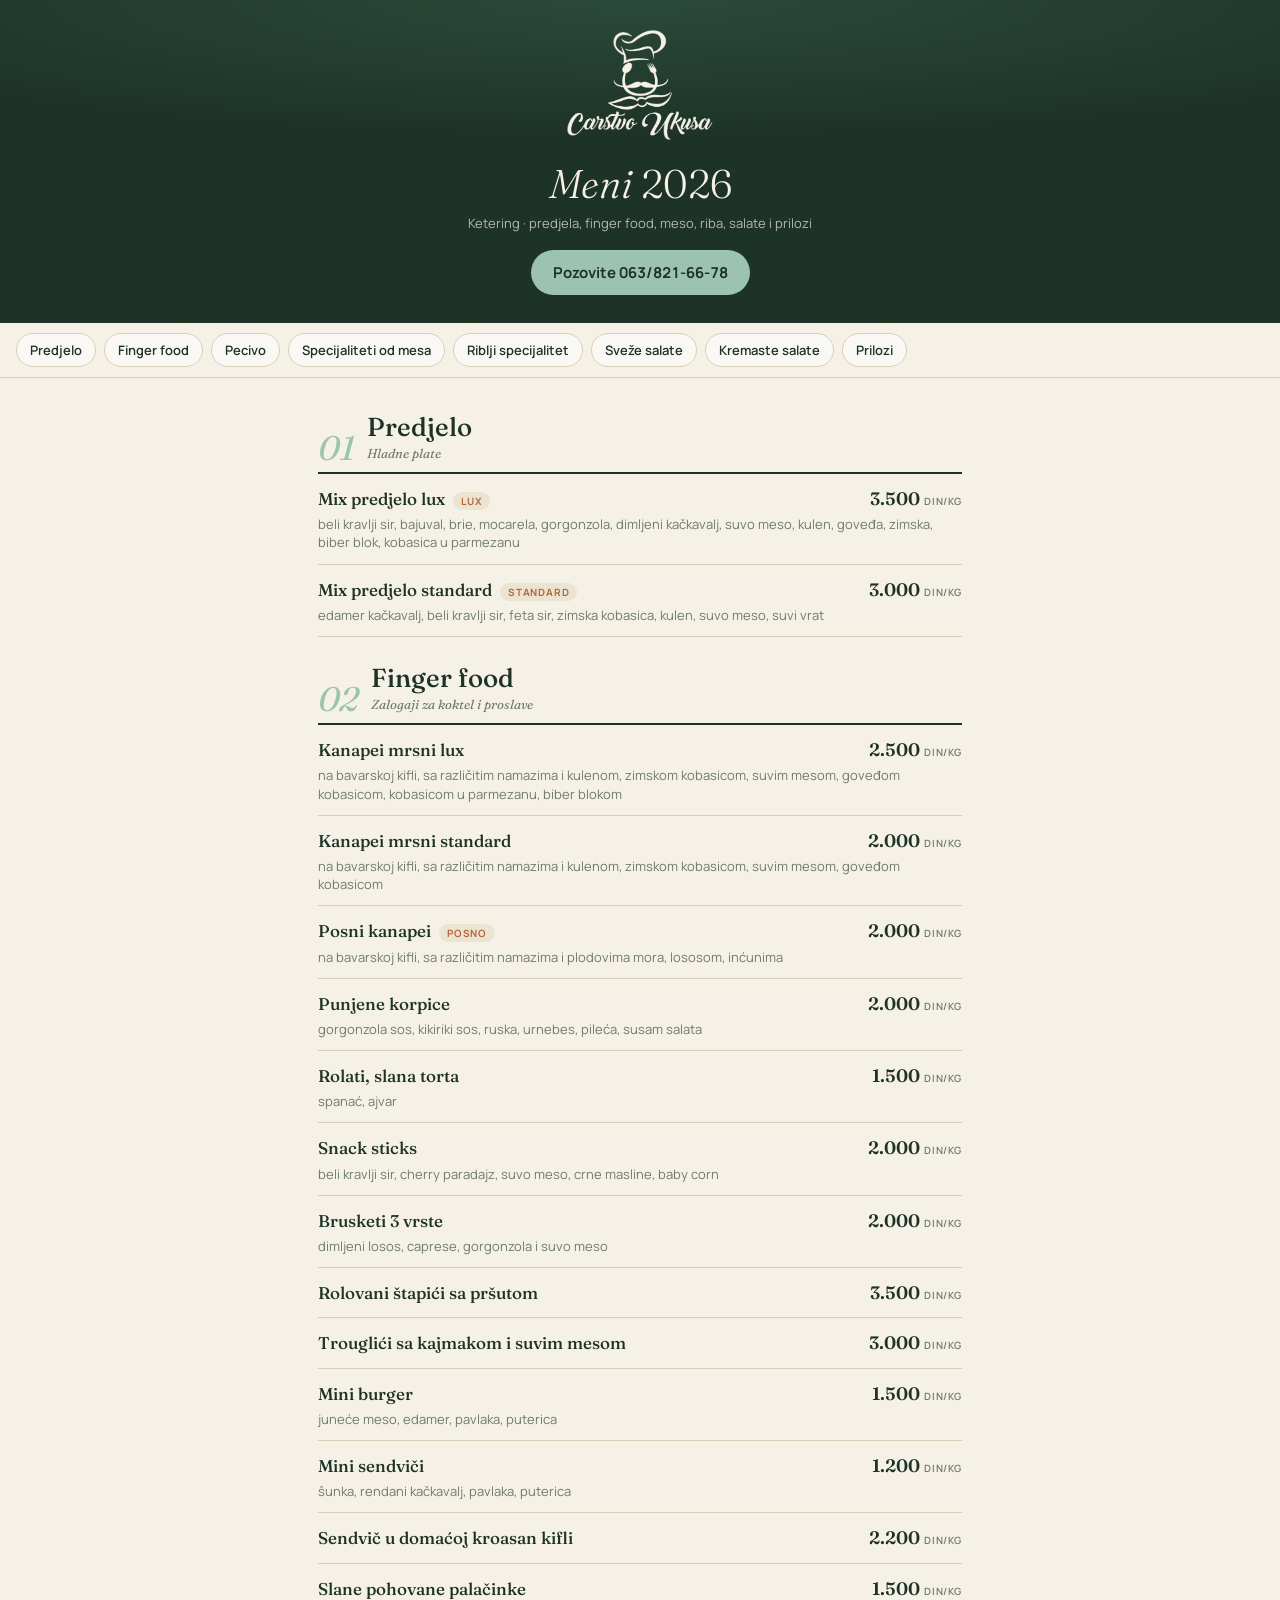
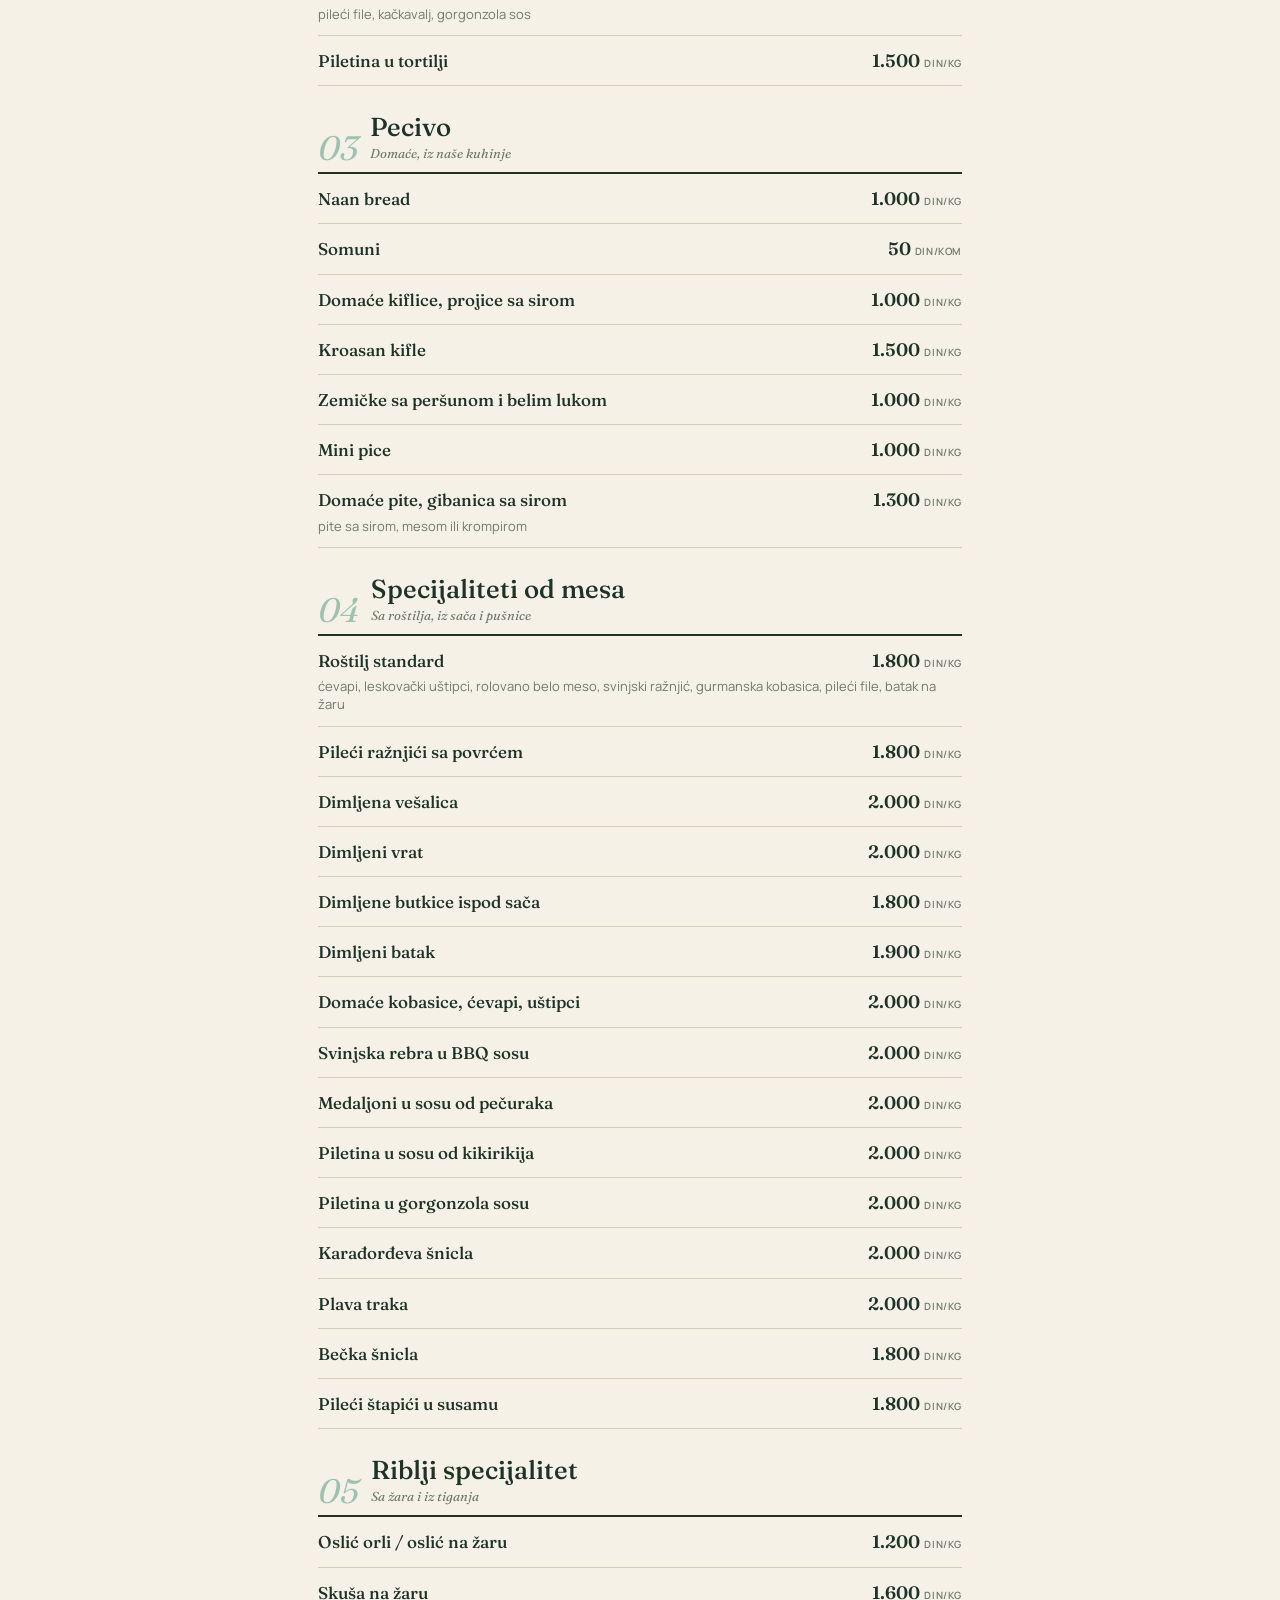
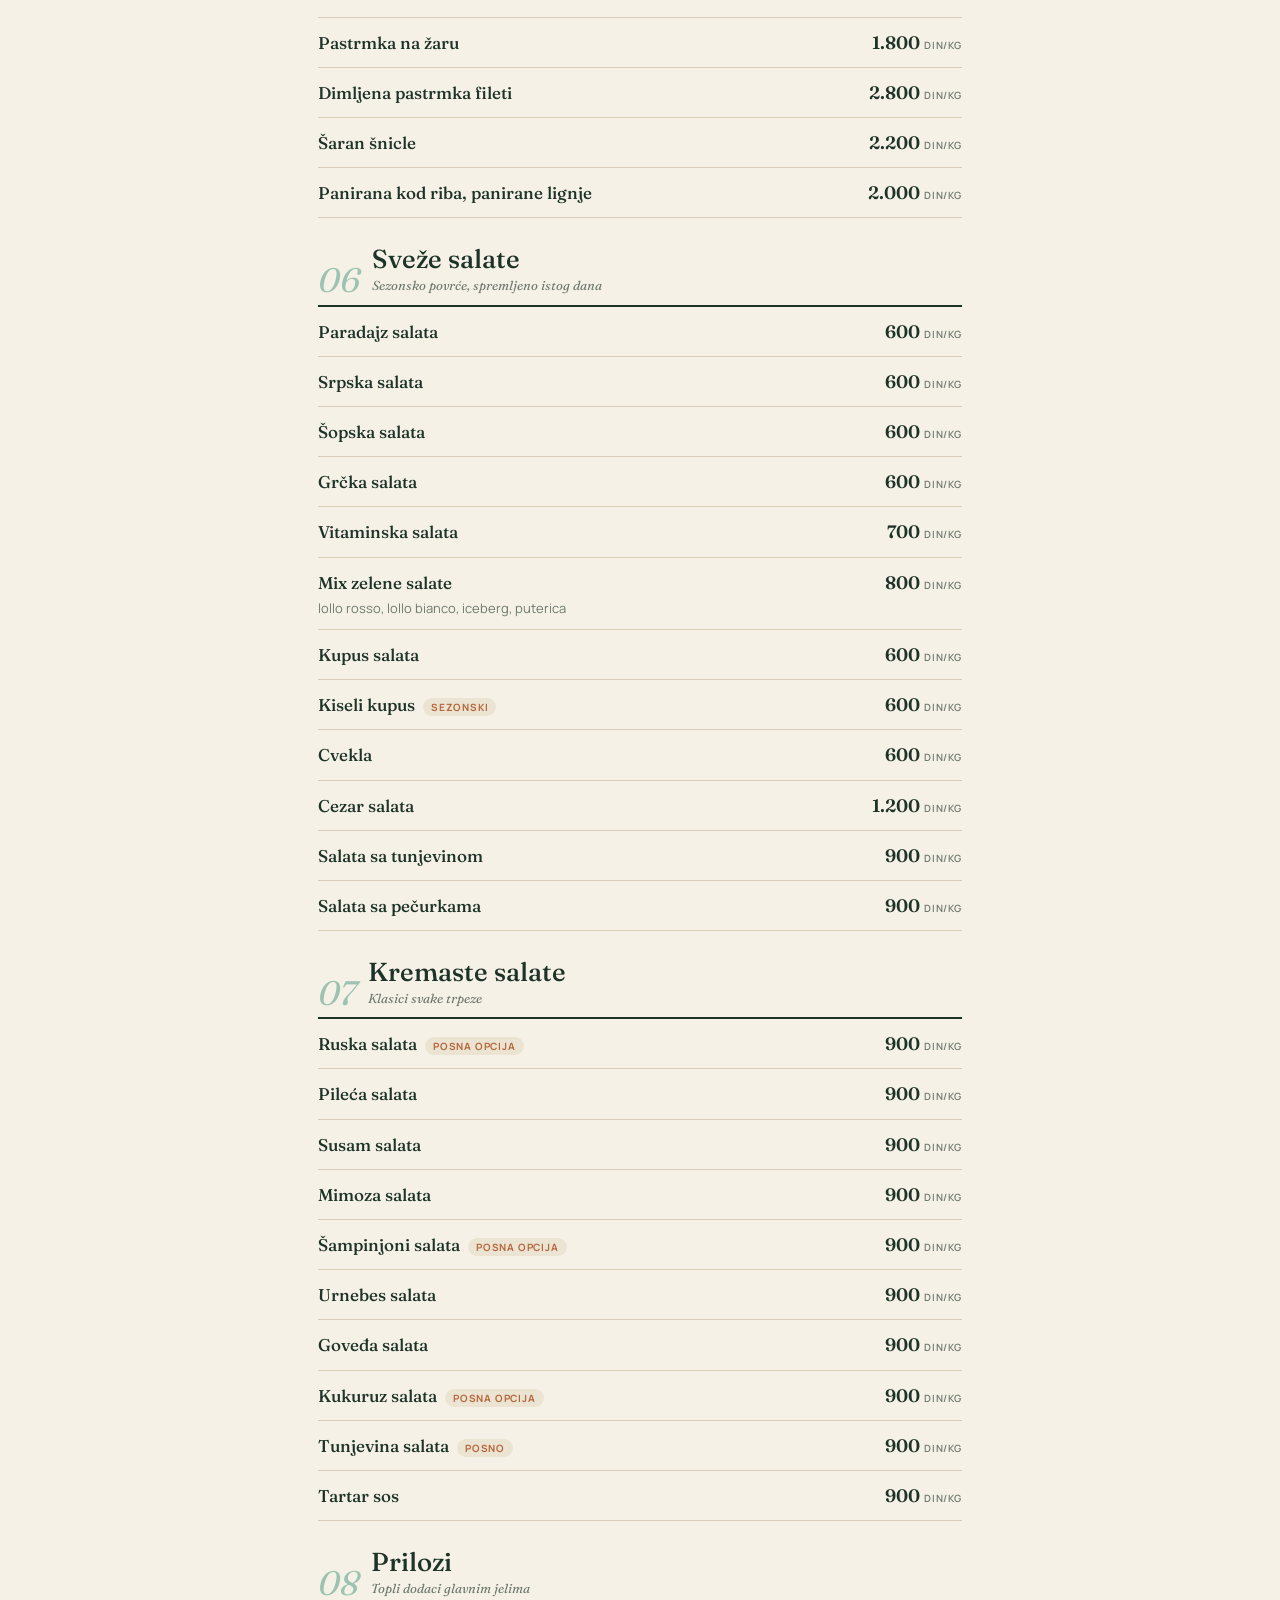
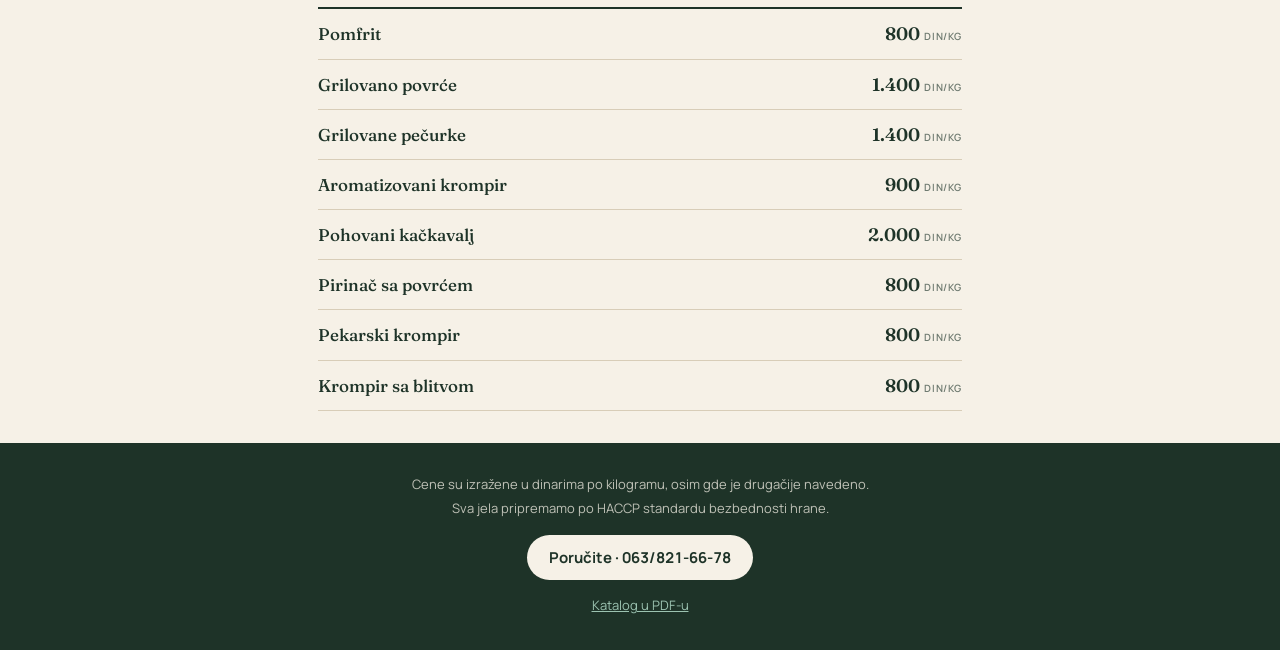
==== docs/index.html @ 18aea7c5 "Katalog Carstvo Ukusa 2026: generator PDF-a + mobilni meni za QR kod Co-Authored-By: Claude Fable 5." ====
<!doctype html>
<html lang="sr-Latn"><head><meta charset="utf-8">
<meta name="viewport" content="width=device-width, initial-scale=1, viewport-fit=cover">
<meta name="theme-color" content="#1E3328">
<meta name="robots" content="noindex">
<title>Carstvo Ukusa — Meni 2026</title>
<link rel="icon" href="logo.png">
<link rel="preconnect" href="https://fonts.gstatic.com" crossorigin>
<link href="https://fonts.googleapis.com/css2?family=Fraunces:ital,opsz,wght@0,9..144,300..700;1,9..144,300..700&family=Manrope:wght@400;500;600;700&display=swap&subset=latin-ext" rel="stylesheet">
<style>:root { --ink:#1E3328; --paper:#F6F1E7; --paper-2:#ECE4D3; --line:#D8CDB8; --muted:#6E7A70; --sage:#9CC3B1; --terra:#B5663A; }
* { box-sizing:border-box; margin:0; padding:0; }
html { -webkit-text-size-adjust:100%; }
body { font-family:"Manrope","Segoe UI",sans-serif; background:var(--paper); color:var(--ink); font-feature-settings:"lnum","tnum"; line-height:1.4; }
.hero { background:radial-gradient(120% 70% at 50% 0%,#2A4A3A 0%,transparent 60%),var(--ink); color:var(--paper); text-align:center; padding:calc(28px + env(safe-area-inset-top)) 20px 28px; }
.hero img { width:150px; max-width:60%; }
.hero h1 { font-family:"Fraunces",Georgia,serif; font-weight:300; font-size:40px; line-height:1; margin-top:16px; }
.hero h1 em { font-style:italic; }
.hero p { margin-top:10px; font-size:13px; color:rgba(246,241,231,.7); }
.call { display:inline-block; margin-top:18px; padding:12px 22px; border-radius:999px; background:var(--sage); color:var(--ink); font-weight:700; font-size:15px; text-decoration:none; }
.nav { position:sticky; top:0; z-index:5; background:rgba(246,241,231,.94); backdrop-filter:blur(8px); border-bottom:1px solid var(--line); }
.nav div { display:flex; gap:8px; overflow-x:auto; padding:10px 16px; scrollbar-width:none; -webkit-overflow-scrolling:touch; }
.nav div::-webkit-scrollbar { display:none; }
.nav a { flex:none; padding:7px 13px; border:1px solid var(--line); border-radius:999px; font-size:13px; font-weight:600; color:var(--ink); text-decoration:none; background:#fff8; }
main { max-width:680px; margin:0 auto; padding:8px 18px 32px; }
section { padding-top:28px; scroll-margin-top:58px; }
section header { display:flex; align-items:flex-end; gap:12px; padding-bottom:10px; border-bottom:2px solid var(--ink); }
.num { font-family:"Fraunces",Georgia,serif; font-style:italic; font-size:34px; line-height:.8; color:var(--sage); }
section h2 { font-family:"Fraunces",Georgia,serif; font-weight:500; font-size:26px; line-height:1; }
section header p { font-family:"Fraunces",Georgia,serif; font-style:italic; font-size:13px; color:var(--muted); margin-top:4px; }
ul { list-style:none; }
li { padding:12px 0; border-bottom:1px solid var(--line); }
.row { display:flex; justify-content:space-between; align-items:baseline; gap:12px; }
.name { font-family:"Fraunces",Georgia,serif; font-weight:500; font-size:17px; }
.tag { display:inline-block; margin-left:8px; padding:2px 8px; border-radius:999px; background:var(--paper-2); color:var(--terra); font-family:"Manrope",sans-serif; font-size:10px; font-weight:700; letter-spacing:.08em; text-transform:uppercase; vertical-align:middle; }
.price { flex:none; font-family:"Fraunces",Georgia,serif; font-size:18px; font-weight:600; }
.price small { font-family:"Manrope",sans-serif; font-size:10px; font-weight:600; letter-spacing:.06em; color:var(--muted); margin-left:4px; text-transform:uppercase; }
.desc { margin-top:4px; font-size:13px; color:var(--muted); }
footer { background:var(--ink); color:rgba(246,241,231,.75); text-align:center; padding:32px 20px calc(36px + env(safe-area-inset-bottom)); font-size:13px; }
footer p + p { margin-top:6px; }
footer .call { background:var(--paper); }
.pdf { display:block; margin-top:16px; color:var(--sage); font-size:13px; }
</style></head>
<body>
<header class="hero">
  <img src="logo.png" alt="Carstvo Ukusa">
  <h1><em>Meni</em> 2026</h1>
  <p>Ketering · predjela, finger food, meso, riba, salate i prilozi</p>
  <a class="call" href="tel:+381638216678">Pozovite 063/821-66-78</a>
</header>
<nav class="nav"><div><a href="#s1">Predjelo</a><a href="#s2">Finger food</a><a href="#s3">Pecivo</a><a href="#s4">Specijaliteti od mesa</a><a href="#s5">Riblji specijalitet</a><a href="#s6">Sveže salate</a><a href="#s7">Kremaste salate</a><a href="#s8">Prilozi</a></div></nav>
<main><section id="s1">
<header><span class="num">01</span><div><h2>Predjelo</h2><p>Hladne plate</p></div></header>
<ul><li><div class="row"><span class="name">Mix predjelo lux<span class="tag">Lux</span></span><span class="price">3.500<small>din/kg</small></span></div><p class="desc">beli kravlji sir, bajuval, brie, mocarela, gorgonzola, dimljeni kačkavalj, suvo meso, kulen, goveđa, zimska, biber blok, kobasica u parmezanu</p></li><li><div class="row"><span class="name">Mix predjelo standard<span class="tag">Standard</span></span><span class="price">3.000<small>din/kg</small></span></div><p class="desc">edamer kačkavalj, beli kravlji sir, feta sir, zimska kobasica, kulen, suvo meso, suvi vrat</p></li></ul>
</section><section id="s2">
<header><span class="num">02</span><div><h2>Finger food</h2><p>Zalogaji za koktel i proslave</p></div></header>
<ul><li><div class="row"><span class="name">Kanapei mrsni lux</span><span class="price">2.500<small>din/kg</small></span></div><p class="desc">na bavarskoj kifli, sa različitim namazima i kulenom, zimskom kobasicom, suvim mesom, goveđom kobasicom, kobasicom u parmezanu, biber blokom</p></li><li><div class="row"><span class="name">Kanapei mrsni standard</span><span class="price">2.000<small>din/kg</small></span></div><p class="desc">na bavarskoj kifli, sa različitim namazima i kulenom, zimskom kobasicom, suvim mesom, goveđom kobasicom</p></li><li><div class="row"><span class="name">Posni kanapei<span class="tag">posno</span></span><span class="price">2.000<small>din/kg</small></span></div><p class="desc">na bavarskoj kifli, sa različitim namazima i plodovima mora, lososom, inćunima</p></li><li><div class="row"><span class="name">Punjene korpice</span><span class="price">2.000<small>din/kg</small></span></div><p class="desc">gorgonzola sos, kikiriki sos, ruska, urnebes, pileća, susam salata</p></li><li><div class="row"><span class="name">Rolati, slana torta</span><span class="price">1.500<small>din/kg</small></span></div><p class="desc">spanać, ajvar</p></li><li><div class="row"><span class="name">Snack sticks</span><span class="price">2.000<small>din/kg</small></span></div><p class="desc">beli kravlji sir, cherry paradajz, suvo meso, crne masline, baby corn</p></li><li><div class="row"><span class="name">Brusketi 3 vrste</span><span class="price">2.000<small>din/kg</small></span></div><p class="desc">dimljeni losos, caprese, gorgonzola i suvo meso</p></li><li><div class="row"><span class="name">Rolovani štapići sa pršutom</span><span class="price">3.500<small>din/kg</small></span></div></li><li><div class="row"><span class="name">Trouglići sa kajmakom i suvim mesom</span><span class="price">3.000<small>din/kg</small></span></div></li><li><div class="row"><span class="name">Mini burger</span><span class="price">1.500<small>din/kg</small></span></div><p class="desc">juneće meso, edamer, pavlaka, puterica</p></li><li><div class="row"><span class="name">Mini sendviči</span><span class="price">1.200<small>din/kg</small></span></div><p class="desc">šunka, rendani kačkavalj, pavlaka, puterica</p></li><li><div class="row"><span class="name">Sendvič u domaćoj kroasan kifli</span><span class="price">2.200<small>din/kg</small></span></div></li><li><div class="row"><span class="name">Slane pohovane palačinke</span><span class="price">1.500<small>din/kg</small></span></div><p class="desc">pileći file, kačkavalj, gorgonzola sos</p></li><li><div class="row"><span class="name">Piletina u tortilji</span><span class="price">1.500<small>din/kg</small></span></div></li></ul>
</section><section id="s3">
<header><span class="num">03</span><div><h2>Pecivo</h2><p>Domaće, iz naše kuhinje</p></div></header>
<ul><li><div class="row"><span class="name">Naan bread</span><span class="price">1.000<small>din/kg</small></span></div></li><li><div class="row"><span class="name">Somuni</span><span class="price">50<small>din/kom</small></span></div></li><li><div class="row"><span class="name">Domaće kiflice, projice sa sirom</span><span class="price">1.000<small>din/kg</small></span></div></li><li><div class="row"><span class="name">Kroasan kifle</span><span class="price">1.500<small>din/kg</small></span></div></li><li><div class="row"><span class="name">Zemičke sa peršunom i belim lukom</span><span class="price">1.000<small>din/kg</small></span></div></li><li><div class="row"><span class="name">Mini pice</span><span class="price">1.000<small>din/kg</small></span></div></li><li><div class="row"><span class="name">Domaće pite, gibanica sa sirom</span><span class="price">1.300<small>din/kg</small></span></div><p class="desc">pite sa sirom, mesom ili krompirom</p></li></ul>
</section><section id="s4">
<header><span class="num">04</span><div><h2>Specijaliteti od mesa</h2><p>Sa roštilja, iz sača i pušnice</p></div></header>
<ul><li><div class="row"><span class="name">Roštilj standard</span><span class="price">1.800<small>din/kg</small></span></div><p class="desc">ćevapi, leskovački uštipci, rolovano belo meso, svinjski ražnjić, gurmanska kobasica, pileći file, batak na žaru</p></li><li><div class="row"><span class="name">Pileći ražnjići sa povrćem</span><span class="price">1.800<small>din/kg</small></span></div></li><li><div class="row"><span class="name">Dimljena vešalica</span><span class="price">2.000<small>din/kg</small></span></div></li><li><div class="row"><span class="name">Dimljeni vrat</span><span class="price">2.000<small>din/kg</small></span></div></li><li><div class="row"><span class="name">Dimljene butkice ispod sača</span><span class="price">1.800<small>din/kg</small></span></div></li><li><div class="row"><span class="name">Dimljeni batak</span><span class="price">1.900<small>din/kg</small></span></div></li><li><div class="row"><span class="name">Domaće kobasice, ćevapi, uštipci</span><span class="price">2.000<small>din/kg</small></span></div></li><li><div class="row"><span class="name">Svinjska rebra u BBQ sosu</span><span class="price">2.000<small>din/kg</small></span></div></li><li><div class="row"><span class="name">Medaljoni u sosu od pečuraka</span><span class="price">2.000<small>din/kg</small></span></div></li><li><div class="row"><span class="name">Piletina u sosu od kikirikija</span><span class="price">2.000<small>din/kg</small></span></div></li><li><div class="row"><span class="name">Piletina u gorgonzola sosu</span><span class="price">2.000<small>din/kg</small></span></div></li><li><div class="row"><span class="name">Karađorđeva šnicla</span><span class="price">2.000<small>din/kg</small></span></div></li><li><div class="row"><span class="name">Plava traka</span><span class="price">2.000<small>din/kg</small></span></div></li><li><div class="row"><span class="name">Bečka šnicla</span><span class="price">1.800<small>din/kg</small></span></div></li><li><div class="row"><span class="name">Pileći štapići u susamu</span><span class="price">1.800<small>din/kg</small></span></div></li></ul>
</section><section id="s5">
<header><span class="num">05</span><div><h2>Riblji specijalitet</h2><p>Sa žara i iz tiganja</p></div></header>
<ul><li><div class="row"><span class="name">Oslić orli / oslić na žaru</span><span class="price">1.200<small>din/kg</small></span></div></li><li><div class="row"><span class="name">Skuša na žaru</span><span class="price">1.600<small>din/kg</small></span></div></li><li><div class="row"><span class="name">Pastrmka na žaru</span><span class="price">1.800<small>din/kg</small></span></div></li><li><div class="row"><span class="name">Dimljena pastrmka fileti</span><span class="price">2.800<small>din/kg</small></span></div></li><li><div class="row"><span class="name">Šaran šnicle</span><span class="price">2.200<small>din/kg</small></span></div></li><li><div class="row"><span class="name">Panirana kod riba, panirane lignje</span><span class="price">2.000<small>din/kg</small></span></div></li></ul>
</section><section id="s6">
<header><span class="num">06</span><div><h2>Sveže salate</h2><p>Sezonsko povrće, spremljeno istog dana</p></div></header>
<ul><li><div class="row"><span class="name">Paradajz salata</span><span class="price">600<small>din/kg</small></span></div></li><li><div class="row"><span class="name">Srpska salata</span><span class="price">600<small>din/kg</small></span></div></li><li><div class="row"><span class="name">Šopska salata</span><span class="price">600<small>din/kg</small></span></div></li><li><div class="row"><span class="name">Grčka salata</span><span class="price">600<small>din/kg</small></span></div></li><li><div class="row"><span class="name">Vitaminska salata</span><span class="price">700<small>din/kg</small></span></div></li><li><div class="row"><span class="name">Mix zelene salate</span><span class="price">800<small>din/kg</small></span></div><p class="desc">lollo rosso, lollo bianco, iceberg, puterica</p></li><li><div class="row"><span class="name">Kupus salata</span><span class="price">600<small>din/kg</small></span></div></li><li><div class="row"><span class="name">Kiseli kupus<span class="tag">sezonski</span></span><span class="price">600<small>din/kg</small></span></div></li><li><div class="row"><span class="name">Cvekla</span><span class="price">600<small>din/kg</small></span></div></li><li><div class="row"><span class="name">Cezar salata</span><span class="price">1.200<small>din/kg</small></span></div></li><li><div class="row"><span class="name">Salata sa tunjevinom</span><span class="price">900<small>din/kg</small></span></div></li><li><div class="row"><span class="name">Salata sa pečurkama</span><span class="price">900<small>din/kg</small></span></div></li></ul>
</section><section id="s7">
<header><span class="num">07</span><div><h2>Kremaste salate</h2><p>Klasici svake trpeze</p></div></header>
<ul><li><div class="row"><span class="name">Ruska salata<span class="tag">posna opcija</span></span><span class="price">900<small>din/kg</small></span></div></li><li><div class="row"><span class="name">Pileća salata</span><span class="price">900<small>din/kg</small></span></div></li><li><div class="row"><span class="name">Susam salata</span><span class="price">900<small>din/kg</small></span></div></li><li><div class="row"><span class="name">Mimoza salata</span><span class="price">900<small>din/kg</small></span></div></li><li><div class="row"><span class="name">Šampinjoni salata<span class="tag">posna opcija</span></span><span class="price">900<small>din/kg</small></span></div></li><li><div class="row"><span class="name">Urnebes salata</span><span class="price">900<small>din/kg</small></span></div></li><li><div class="row"><span class="name">Goveđa salata</span><span class="price">900<small>din/kg</small></span></div></li><li><div class="row"><span class="name">Kukuruz salata<span class="tag">posna opcija</span></span><span class="price">900<small>din/kg</small></span></div></li><li><div class="row"><span class="name">Tunjevina salata<span class="tag">posno</span></span><span class="price">900<small>din/kg</small></span></div></li><li><div class="row"><span class="name">Tartar sos</span><span class="price">900<small>din/kg</small></span></div></li></ul>
</section><section id="s8">
<header><span class="num">08</span><div><h2>Prilozi</h2><p>Topli dodaci glavnim jelima</p></div></header>
<ul><li><div class="row"><span class="name">Pomfrit</span><span class="price">800<small>din/kg</small></span></div></li><li><div class="row"><span class="name">Grilovano povrće</span><span class="price">1.400<small>din/kg</small></span></div></li><li><div class="row"><span class="name">Grilovane pečurke</span><span class="price">1.400<small>din/kg</small></span></div></li><li><div class="row"><span class="name">Aromatizovani krompir</span><span class="price">900<small>din/kg</small></span></div></li><li><div class="row"><span class="name">Pohovani kačkavalj</span><span class="price">2.000<small>din/kg</small></span></div></li><li><div class="row"><span class="name">Pirinač sa povrćem</span><span class="price">800<small>din/kg</small></span></div></li><li><div class="row"><span class="name">Pekarski krompir</span><span class="price">800<small>din/kg</small></span></div></li><li><div class="row"><span class="name">Krompir sa blitvom</span><span class="price">800<small>din/kg</small></span></div></li></ul>
</section></main>
<footer>
  <p>Cene su izražene u dinarima po kilogramu, osim gde je drugačije navedeno.</p>
  <p>Sva jela pripremamo po HACCP standardu bezbednosti hrane.</p>
  <a class="call" href="tel:+381638216678">Poručite · 063/821-66-78</a>
  <a class="pdf" href="katalog.pdf">Katalog u PDF-u</a>
</footer>
</body></html>
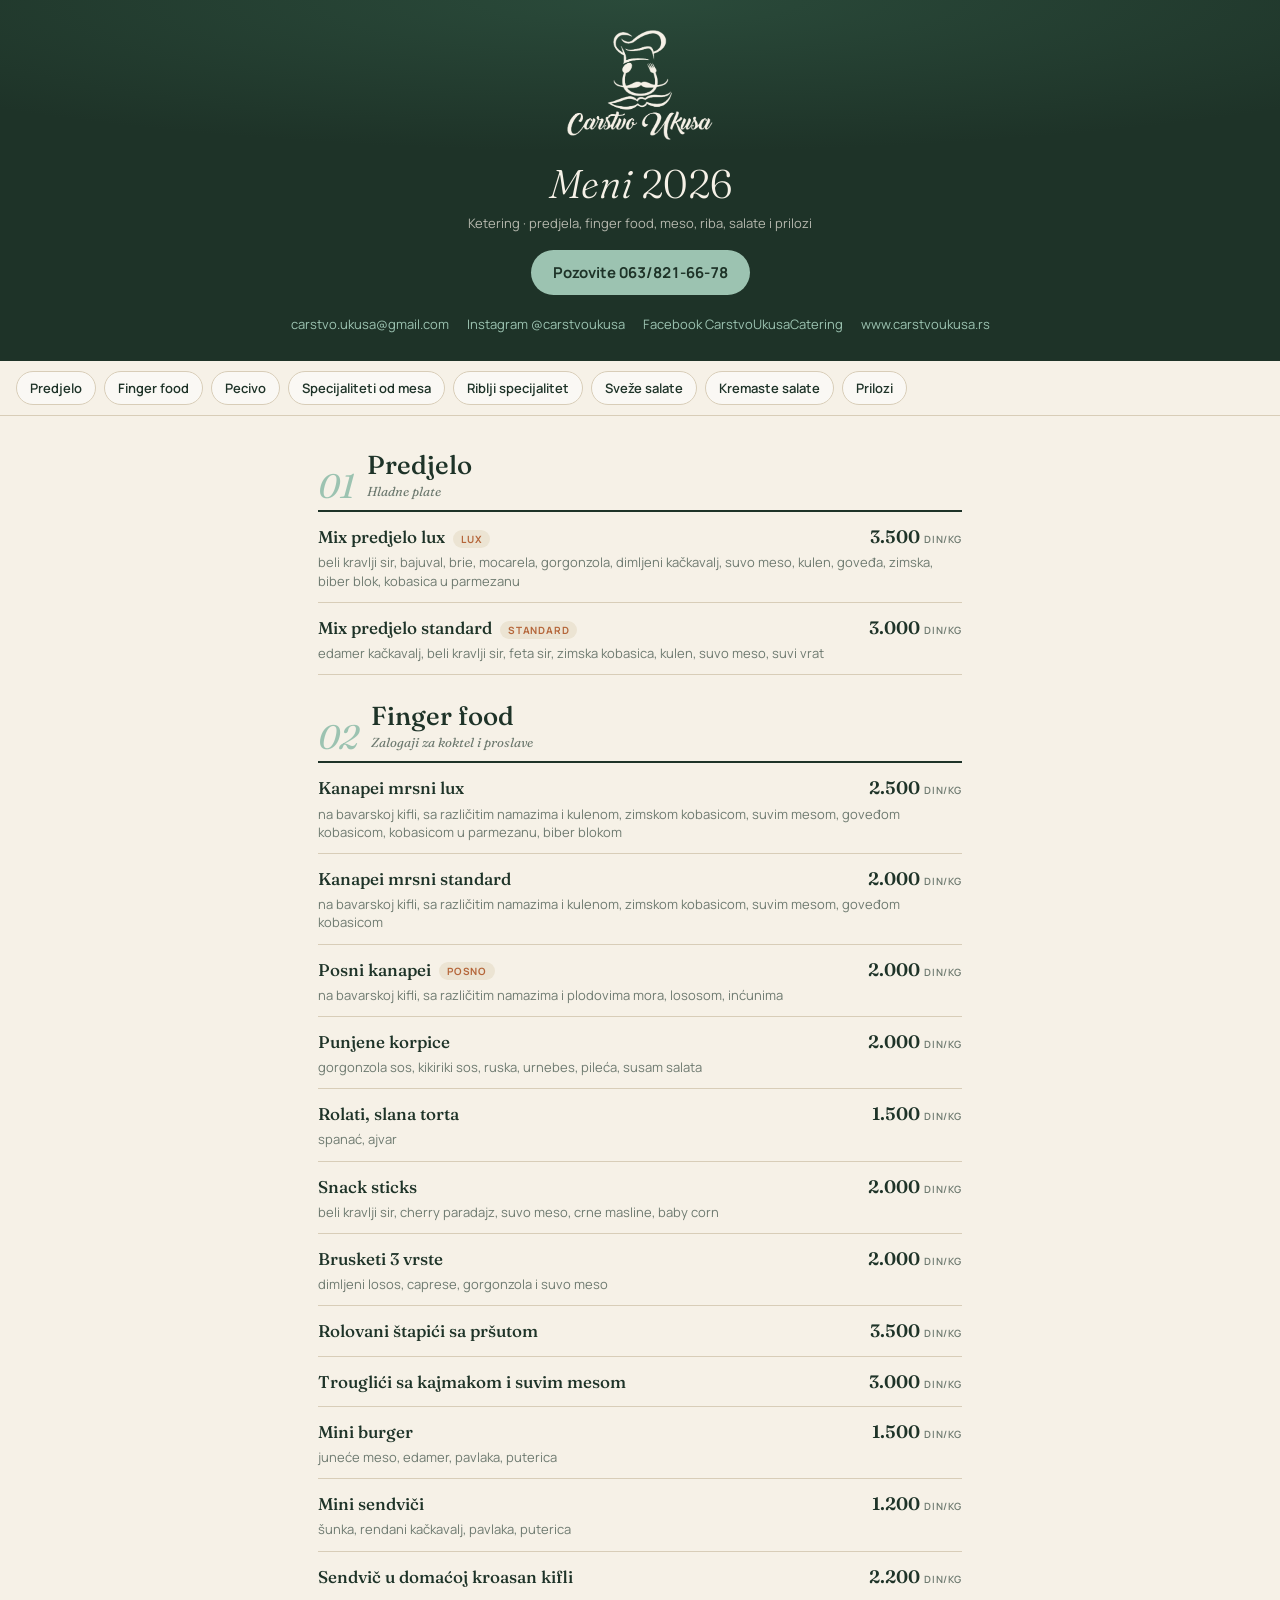
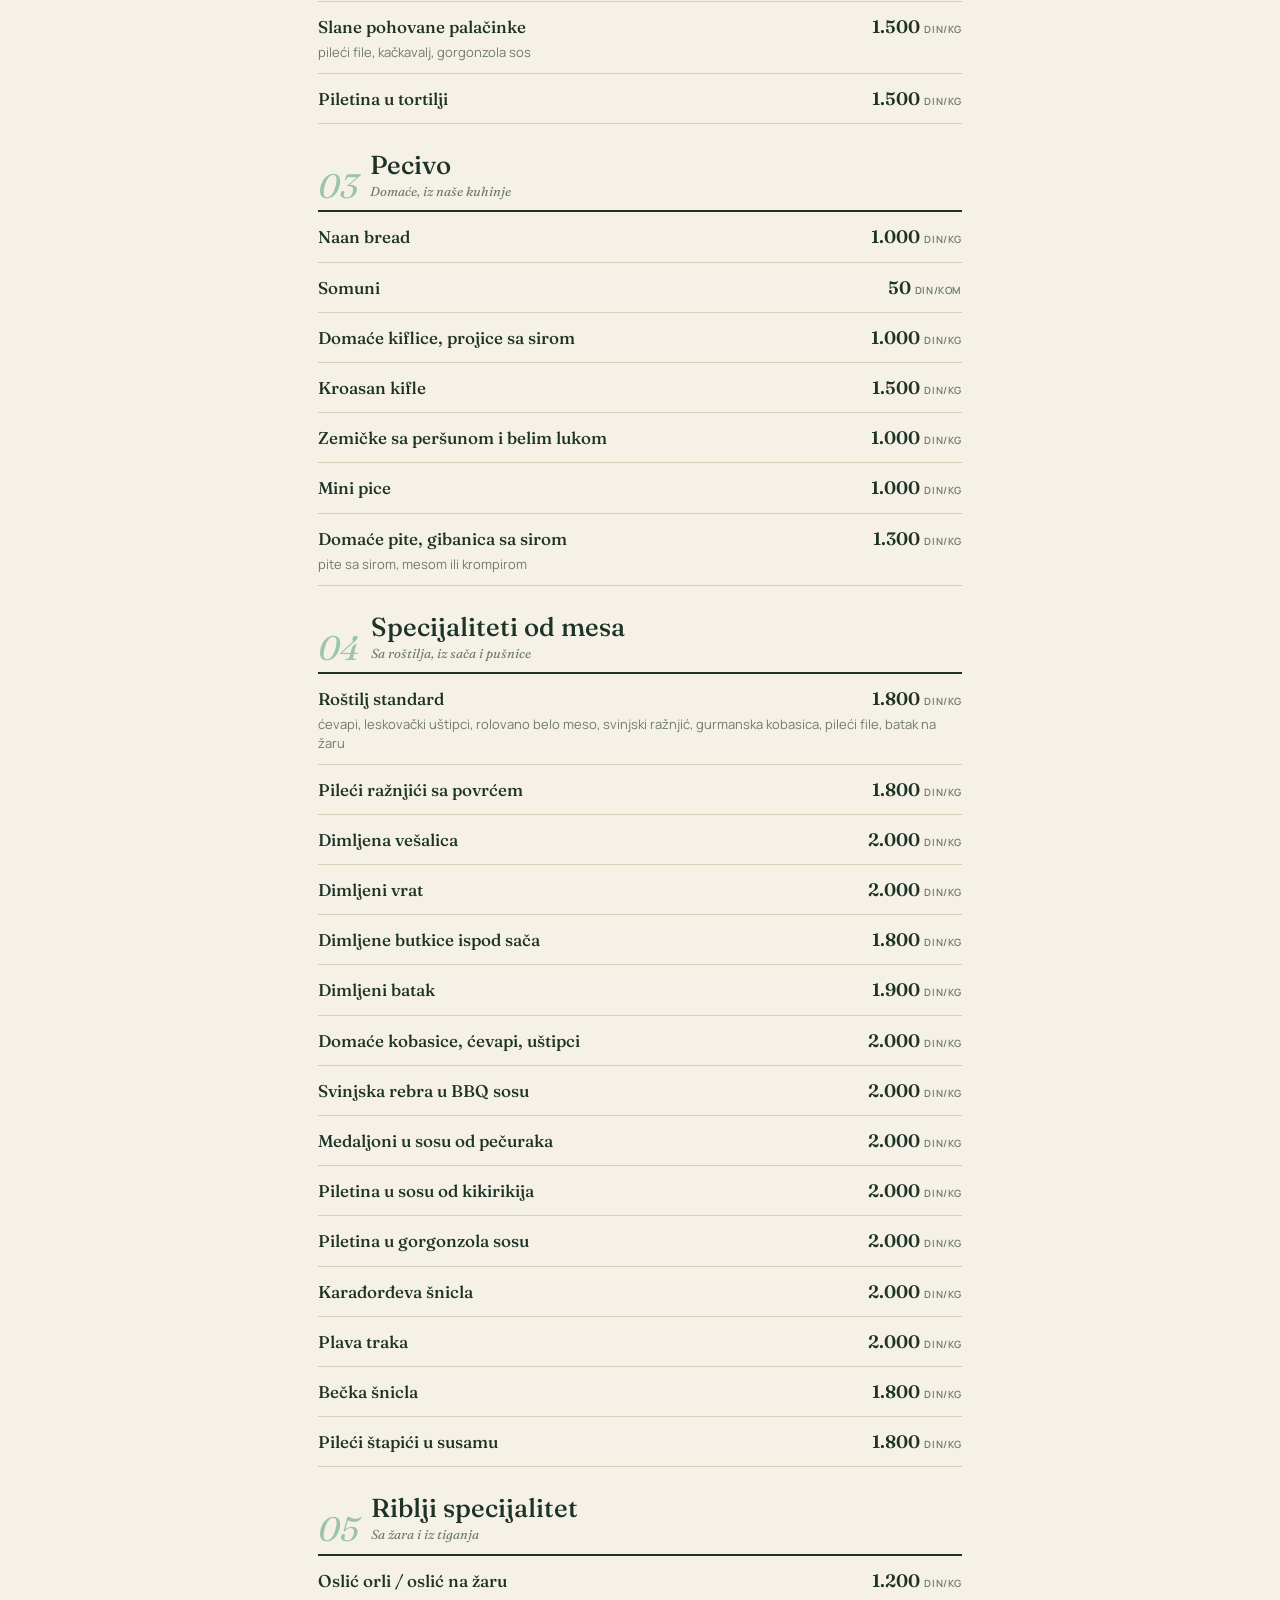
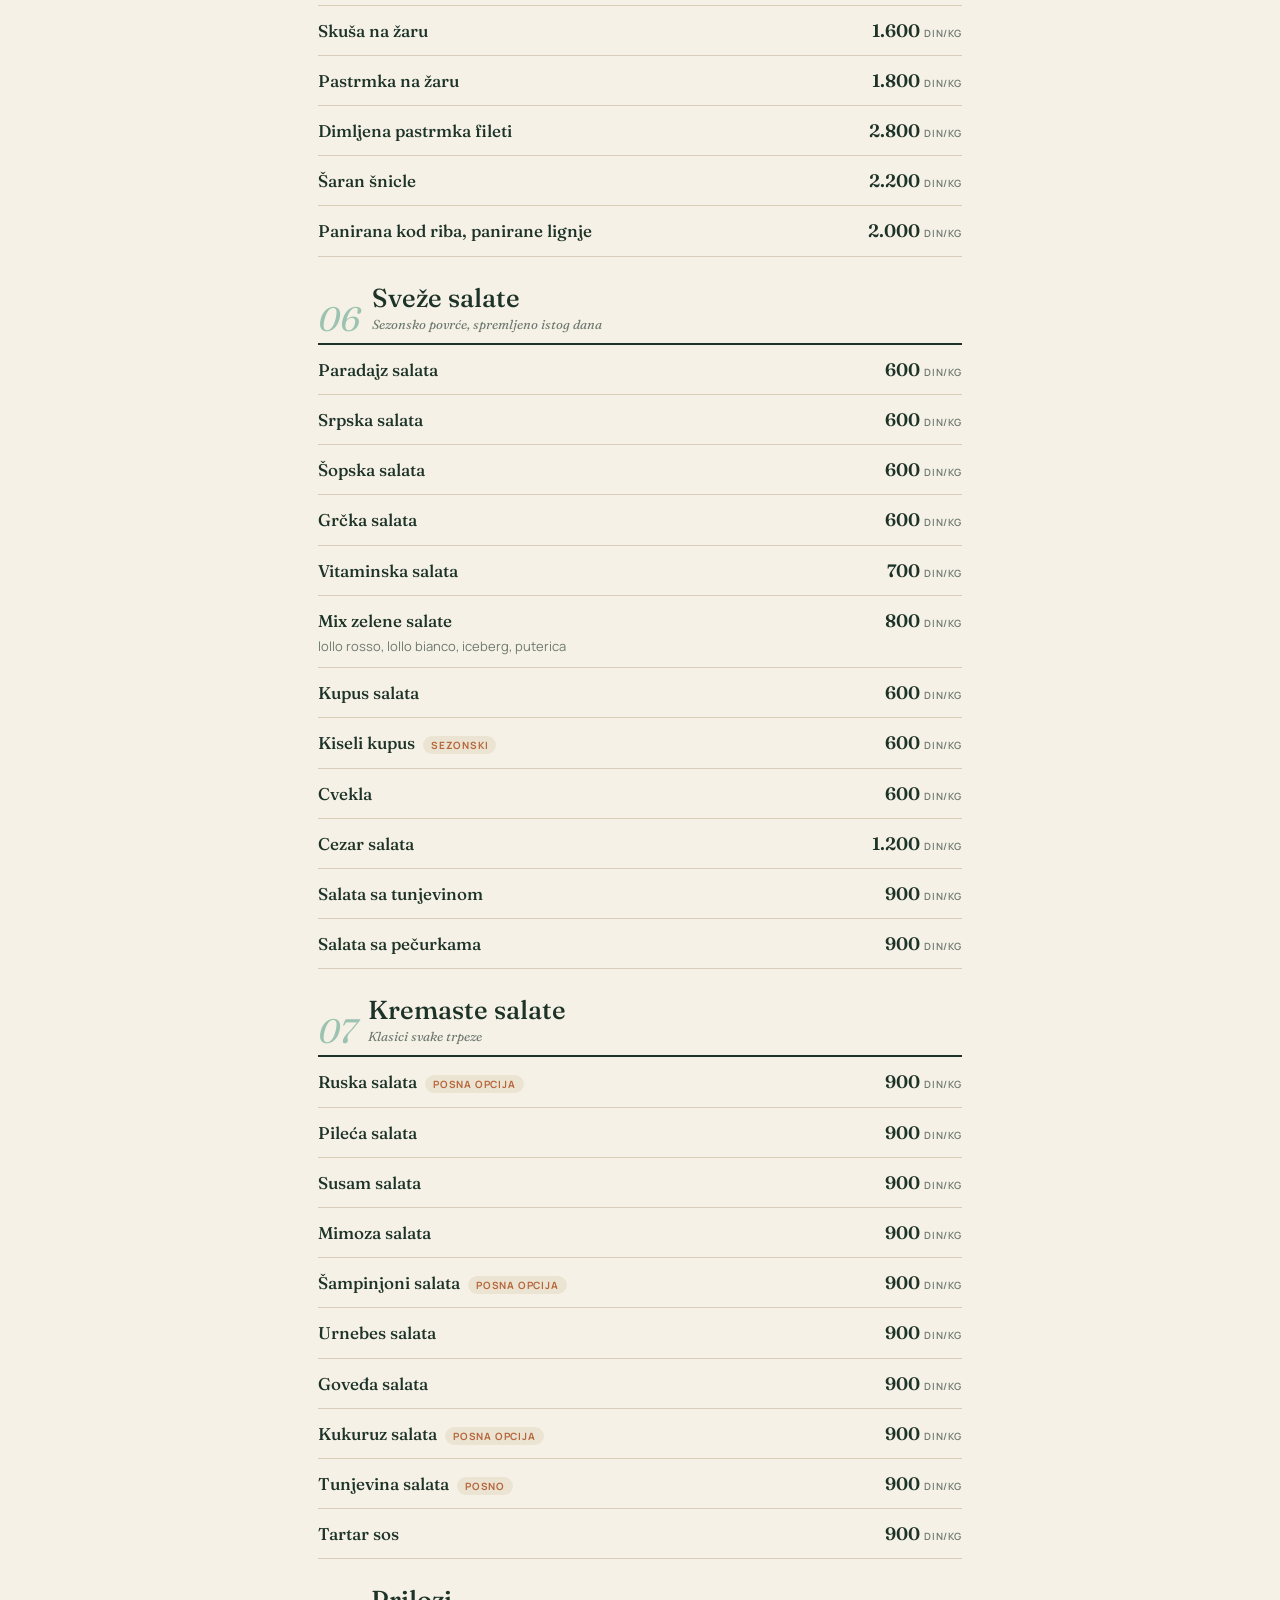
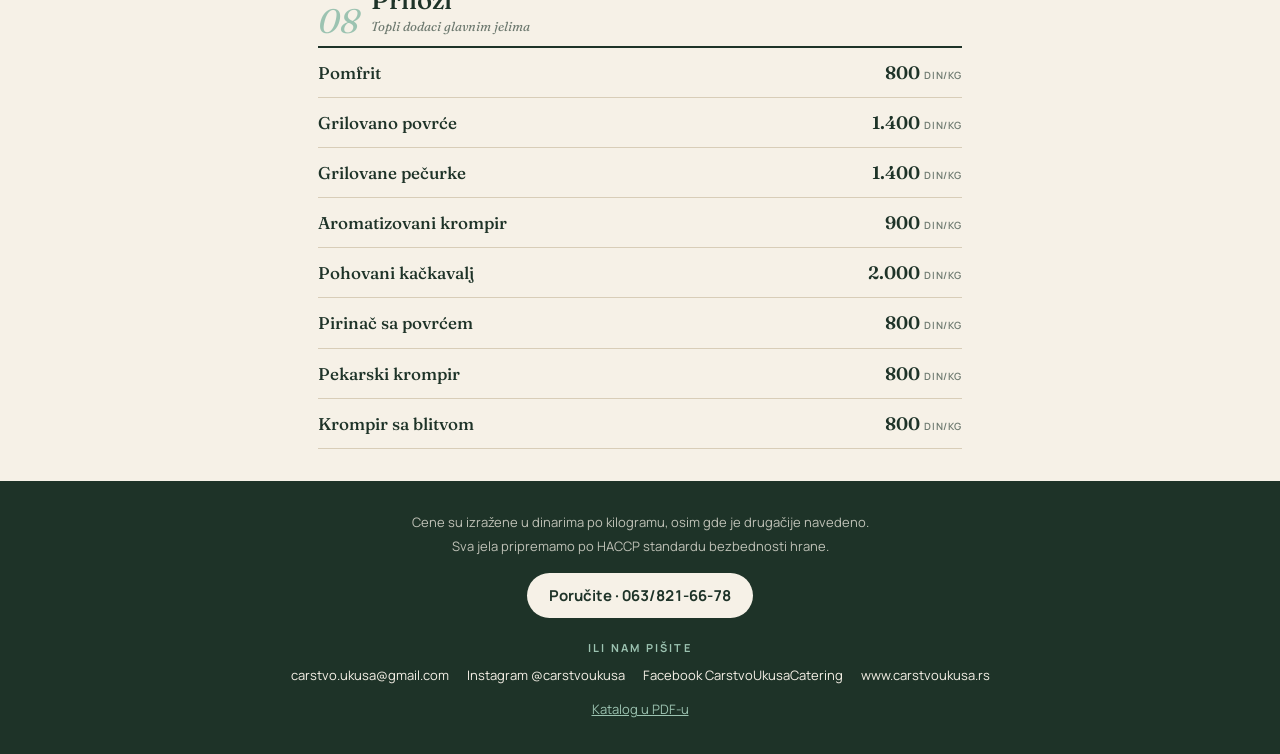
==== commit 7fef266c: "Kontakti (mejl, Instagram, Facebook, sajt) na flajeru i katalogu; meso/riba 350 g po osobi Co-Author" ====
--- a/docs/index.html
+++ b/docs/index.html
@@ -39,6 +39,37 @@
 footer p + p { margin-top:6px; }
 footer .call { background:var(--paper); }
 .pdf { display:block; margin-top:16px; color:var(--sage); font-size:13px; }
+.links { display:flex; flex-wrap:wrap; justify-content:center; gap:6px 18px; margin-top:18px; font-size:13px; }
+.links a { color:var(--sage); text-decoration:none; white-space:nowrap; }
+.hero .links { margin-top:20px; }
+.write { margin-top:22px; font-size:11px; letter-spacing:.2em; text-transform:uppercase; font-weight:700; color:var(--sage); }
+footer .write + .links { margin-top:10px; }
+footer .links a { color:var(--paper); }
+
+/* štampa / PDF katalog: ista stranica na A4 */
+@media print {
+  @page { size:A4; margin:0; }
+  body { -webkit-print-color-adjust:exact; print-color-adjust:exact; }
+  .nav, .pdf { display:none; }
+  .hero { padding:26mm 20mm 24mm; }
+  .hero img { width:64mm; }
+  .hero h1 { font-size:44pt; }
+  .hero p { font-size:10.5pt; }
+  .call { font-size:12pt; padding:4.5mm 9mm; }
+  .links { font-size:9.5pt; gap:2mm 7mm; margin-top:7mm; }
+  .write { font-size:8pt; margin-top:9mm; }
+  footer .write + .links { margin-top:3mm; }
+  main { max-width:none; padding:2mm 20mm 12mm; }
+  section { padding-top:11mm; }
+  section header { break-after:avoid; }
+  li { break-inside:avoid; }
+  .name { font-size:11.5pt; }
+  .price { font-size:12pt; }
+  .price small { font-size:7pt; }
+  .desc { font-size:8.5pt; }
+  .tag { font-size:7pt; }
+  footer { break-before:page; padding:40mm 20mm; font-size:10pt; min-height:297mm; display:flex; flex-direction:column; align-items:center; justify-content:center; }
+}
 </style></head>
 <body>
 <header class="hero">
@@ -46,6 +77,7 @@
   <h1><em>Meni</em> 2026</h1>
   <p>Ketering · predjela, finger food, meso, riba, salate i prilozi</p>
   <a class="call" href="tel:+381638216678">Pozovite 063/821-66-78</a>
+  <p class="links"><a href="mailto:carstvo.ukusa@gmail.com">carstvo.ukusa@gmail.com</a><a href="https://www.instagram.com/carstvoukusa/">Instagram @carstvoukusa</a><a href="https://www.facebook.com/CarstvoUkusaCatering/">Facebook CarstvoUkusaCatering</a><a href="https://www.carstvoukusa.rs">www.carstvoukusa.rs</a></p>
 </header>
 <nav class="nav"><div><a href="#s1">Predjelo</a><a href="#s2">Finger food</a><a href="#s3">Pecivo</a><a href="#s4">Specijaliteti od mesa</a><a href="#s5">Riblji specijalitet</a><a href="#s6">Sveže salate</a><a href="#s7">Kremaste salate</a><a href="#s8">Prilozi</a></div></nav>
 <main><section id="s1">
@@ -77,6 +109,8 @@
   <p>Cene su izražene u dinarima po kilogramu, osim gde je drugačije navedeno.</p>
   <p>Sva jela pripremamo po HACCP standardu bezbednosti hrane.</p>
   <a class="call" href="tel:+381638216678">Poručite · 063/821-66-78</a>
+  <p class="write">Ili nam pišite</p>
+  <p class="links"><a href="mailto:carstvo.ukusa@gmail.com">carstvo.ukusa@gmail.com</a><a href="https://www.instagram.com/carstvoukusa/">Instagram @carstvoukusa</a><a href="https://www.facebook.com/CarstvoUkusaCatering/">Facebook CarstvoUkusaCatering</a><a href="https://www.carstvoukusa.rs">www.carstvoukusa.rs</a></p>
   <a class="pdf" href="katalog.pdf">Katalog u PDF-u</a>
 </footer>
 </body></html>
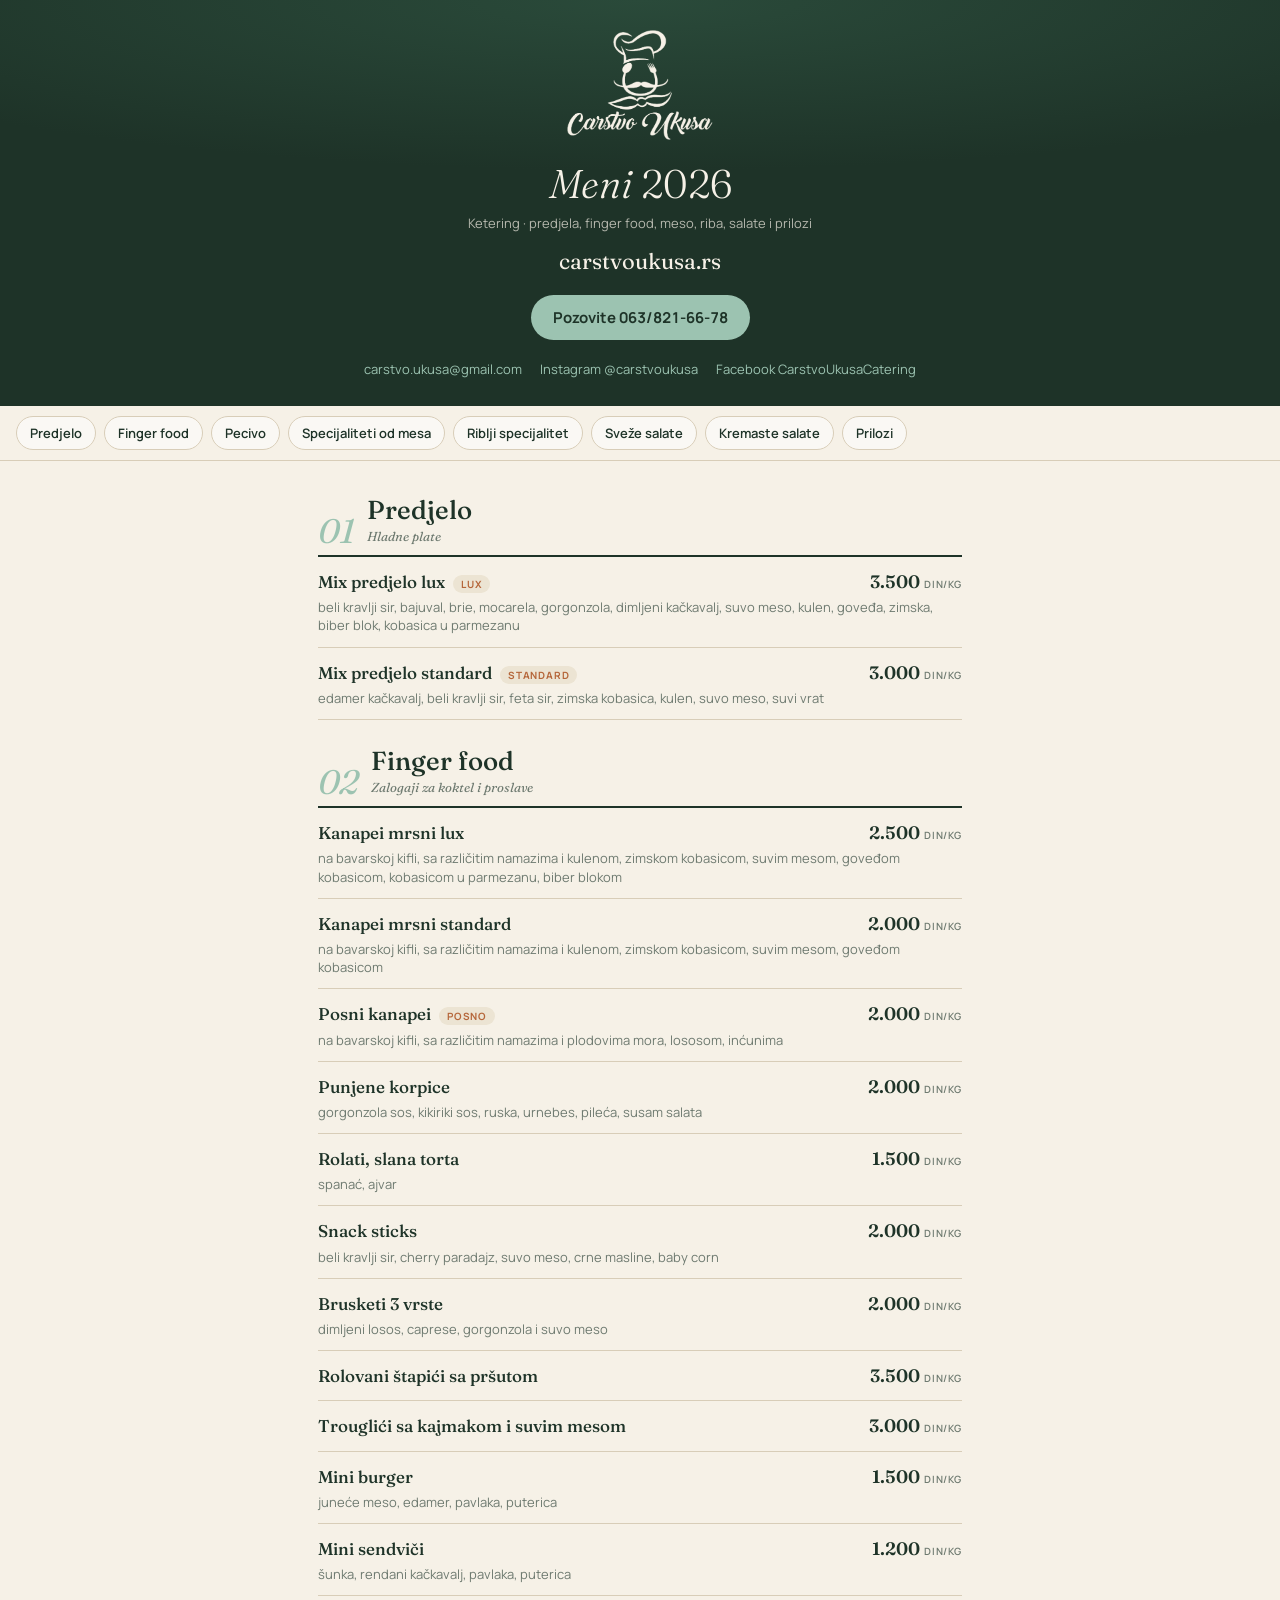
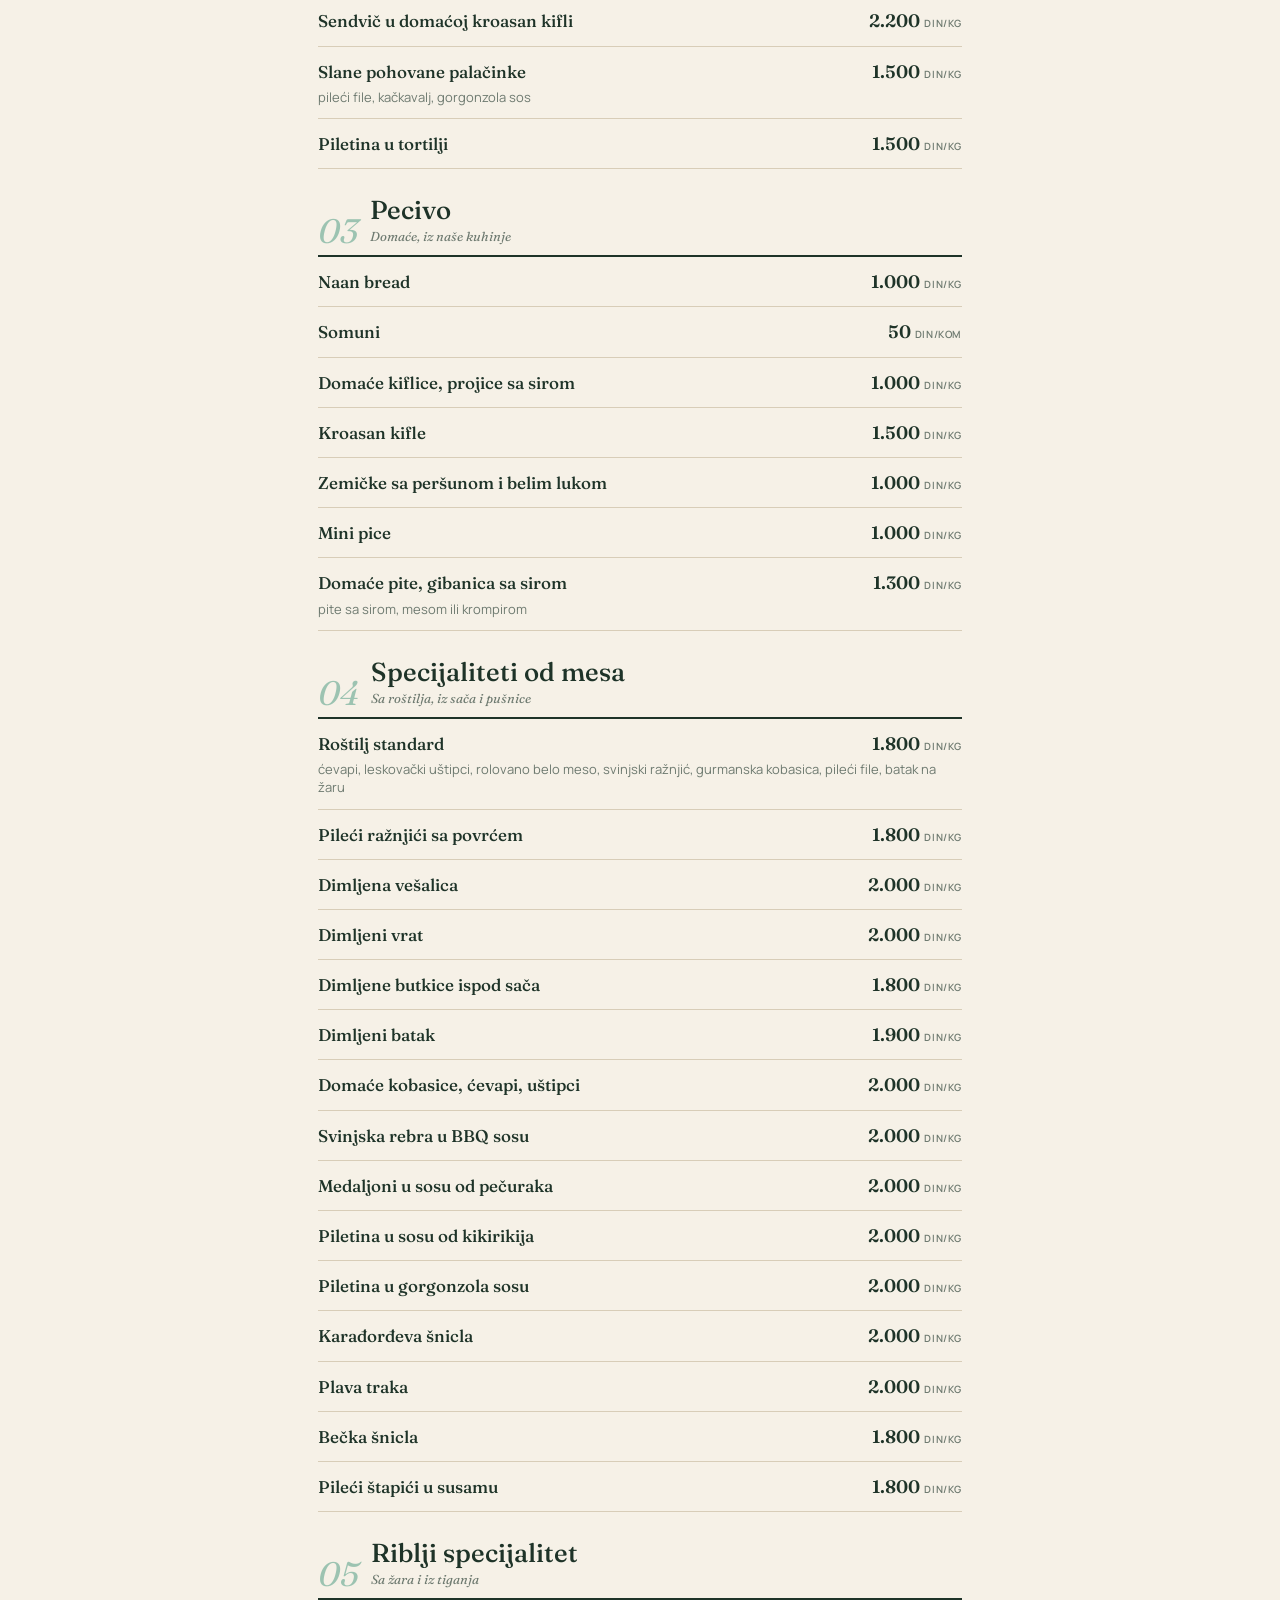
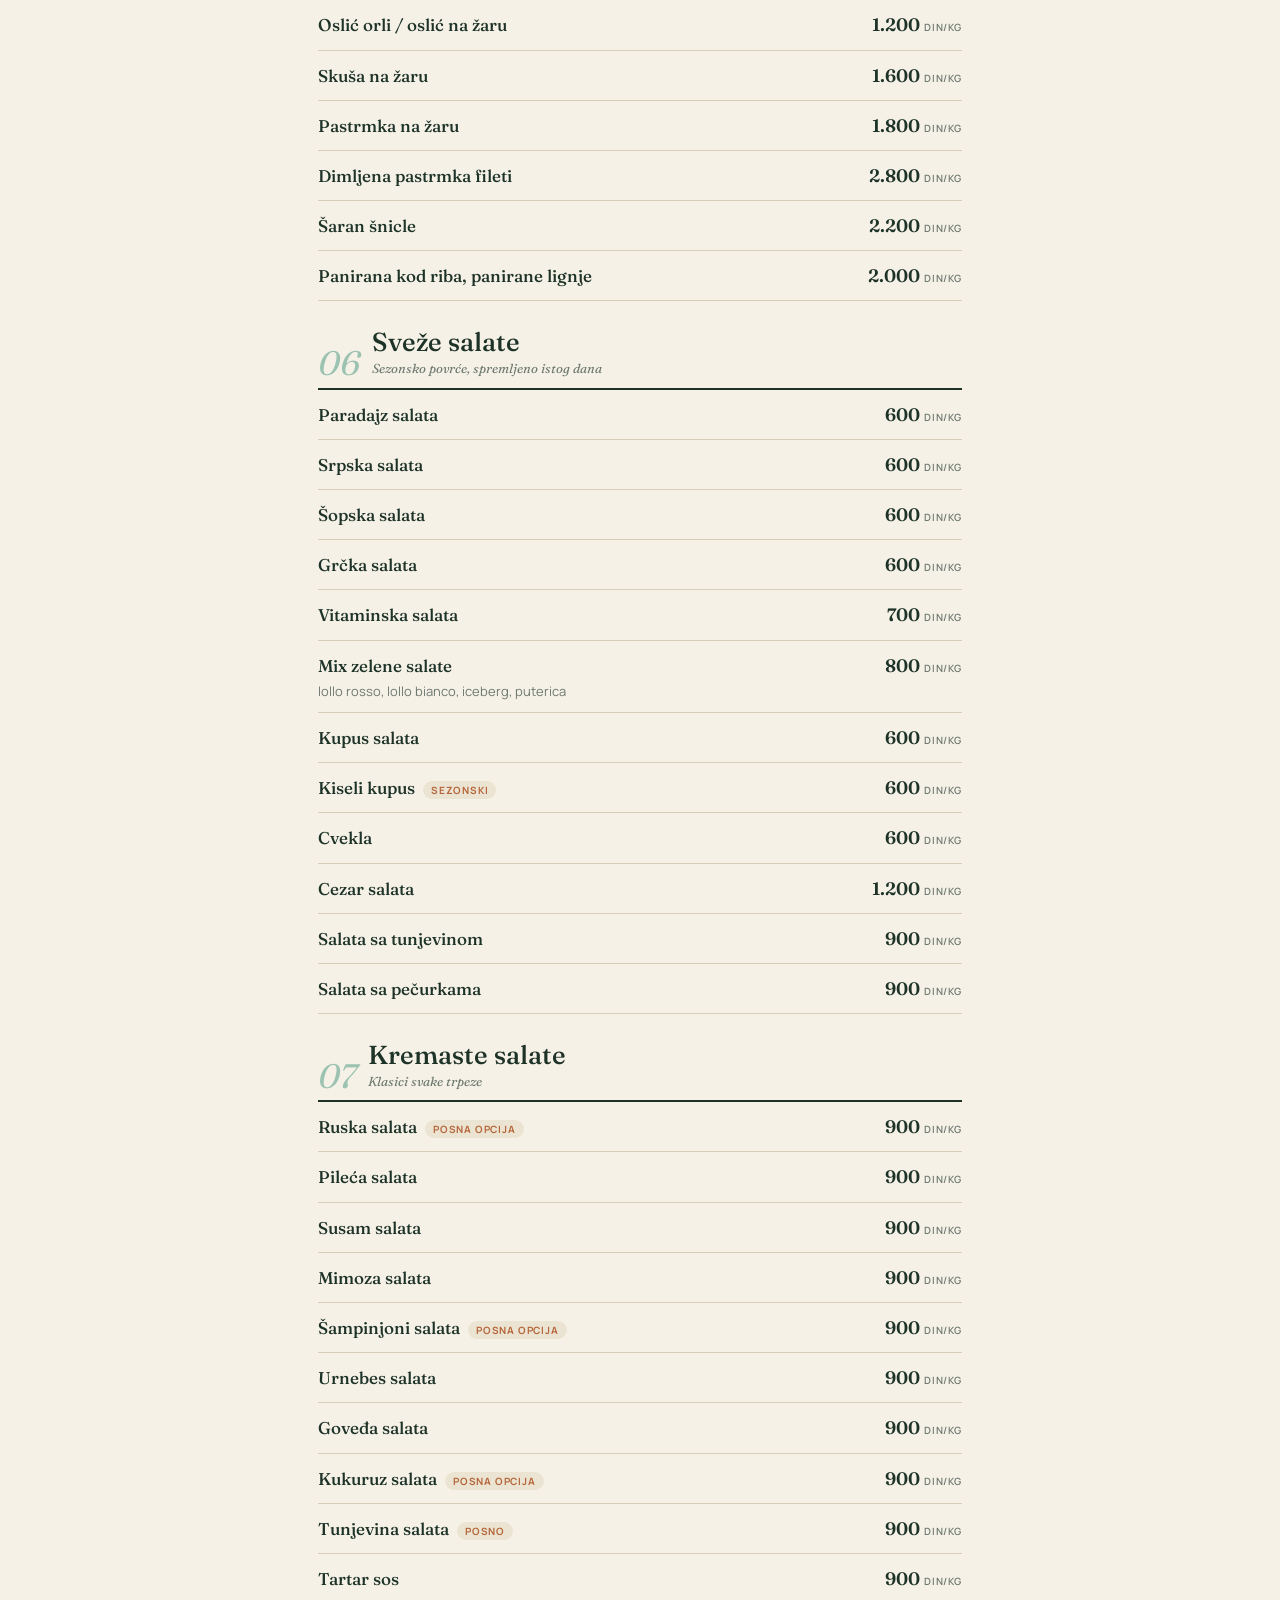
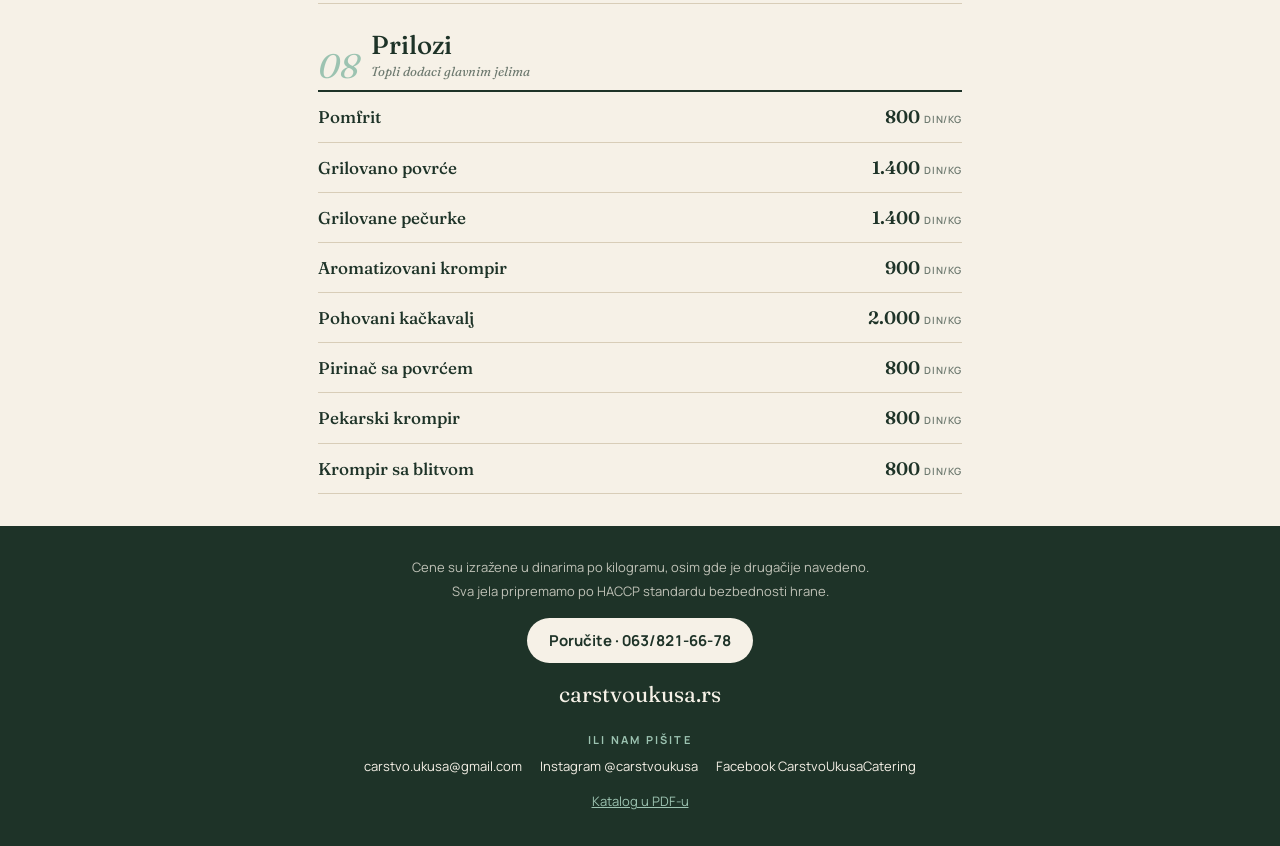
==== commit 043ca50d: "Zvanični mejl carstvo.ukusa@gmail.com; sajt carstvoukusa.rs istaknut na flajeru, katalogu i QR karti" ====
--- a/docs/index.html
+++ b/docs/index.html
@@ -4,6 +4,8 @@
 <meta name="theme-color" content="#1E3328">
 <meta name="robots" content="noindex">
 <title>Carstvo Ukusa — Meni 2026</title>
+<!-- Stari QR kodovi (štampani pre 2026-10-20) vode na GitHub Pages: preusmeri na živi sajt. Lokalni print (file://) ostaje. -->
+<script>if(/github\.io$/.test(location.hostname))location.replace("https://carstvoukusa.rs/meni/");</script>
 <link rel="icon" href="logo.png">
 <link rel="preconnect" href="https://fonts.gstatic.com" crossorigin>
 <link href="https://fonts.googleapis.com/css2?family=Fraunces:ital,opsz,wght@0,9..144,300..700;1,9..144,300..700&family=Manrope:wght@400;500;600;700&display=swap&subset=latin-ext" rel="stylesheet">
@@ -42,6 +44,9 @@
 .links { display:flex; flex-wrap:wrap; justify-content:center; gap:6px 18px; margin-top:18px; font-size:13px; }
 .links a { color:var(--sage); text-decoration:none; white-space:nowrap; }
 .hero .links { margin-top:20px; }
+.hero .site, footer .site { margin-top:14px; font-family:"Fraunces",Georgia,serif; font-size:22px; font-weight:400; color:var(--paper); }
+.hero .site a, footer .site a { color:var(--paper); text-decoration:none; }
+footer .site { margin-top:16px; }
 .write { margin-top:22px; font-size:11px; letter-spacing:.2em; text-transform:uppercase; font-weight:700; color:var(--sage); }
 footer .write + .links { margin-top:10px; }
 footer .links a { color:var(--paper); }
@@ -57,6 +62,7 @@
   .hero p { font-size:10.5pt; }
   .call { font-size:12pt; padding:4.5mm 9mm; }
   .links { font-size:9.5pt; gap:2mm 7mm; margin-top:7mm; }
+  .hero .site, footer .site { font-size:17pt; margin-top:5mm; }
   .write { font-size:8pt; margin-top:9mm; }
   footer .write + .links { margin-top:3mm; }
   main { max-width:none; padding:2mm 20mm 12mm; }
@@ -76,8 +82,9 @@
   <img src="logo.png" alt="Carstvo Ukusa">
   <h1><em>Meni</em> 2026</h1>
   <p>Ketering · predjela, finger food, meso, riba, salate i prilozi</p>
+  <p class="site"><a href="https://carstvoukusa.rs">carstvoukusa.rs</a></p>
   <a class="call" href="tel:+381638216678">Pozovite 063/821-66-78</a>
-  <p class="links"><a href="mailto:carstvo.ukusa@gmail.com">carstvo.ukusa@gmail.com</a><a href="https://www.instagram.com/carstvoukusa/">Instagram @carstvoukusa</a><a href="https://www.facebook.com/CarstvoUkusaCatering/">Facebook CarstvoUkusaCatering</a><a href="https://www.carstvoukusa.rs">www.carstvoukusa.rs</a></p>
+  <p class="links"><a href="mailto:carstvo.ukusa@gmail.com">carstvo.ukusa@gmail.com</a><a href="https://www.instagram.com/carstvoukusa/">Instagram @carstvoukusa</a><a href="https://www.facebook.com/CarstvoUkusaCatering/">Facebook CarstvoUkusaCatering</a></p>
 </header>
 <nav class="nav"><div><a href="#s1">Predjelo</a><a href="#s2">Finger food</a><a href="#s3">Pecivo</a><a href="#s4">Specijaliteti od mesa</a><a href="#s5">Riblji specijalitet</a><a href="#s6">Sveže salate</a><a href="#s7">Kremaste salate</a><a href="#s8">Prilozi</a></div></nav>
 <main><section id="s1">
@@ -109,8 +116,9 @@
   <p>Cene su izražene u dinarima po kilogramu, osim gde je drugačije navedeno.</p>
   <p>Sva jela pripremamo po HACCP standardu bezbednosti hrane.</p>
   <a class="call" href="tel:+381638216678">Poručite · 063/821-66-78</a>
+  <p class="site"><a href="https://carstvoukusa.rs">carstvoukusa.rs</a></p>
   <p class="write">Ili nam pišite</p>
-  <p class="links"><a href="mailto:carstvo.ukusa@gmail.com">carstvo.ukusa@gmail.com</a><a href="https://www.instagram.com/carstvoukusa/">Instagram @carstvoukusa</a><a href="https://www.facebook.com/CarstvoUkusaCatering/">Facebook CarstvoUkusaCatering</a><a href="https://www.carstvoukusa.rs">www.carstvoukusa.rs</a></p>
+  <p class="links"><a href="mailto:carstvo.ukusa@gmail.com">carstvo.ukusa@gmail.com</a><a href="https://www.instagram.com/carstvoukusa/">Instagram @carstvoukusa</a><a href="https://www.facebook.com/CarstvoUkusaCatering/">Facebook CarstvoUkusaCatering</a></p>
   <a class="pdf" href="katalog.pdf">Katalog u PDF-u</a>
 </footer>
 </body></html>
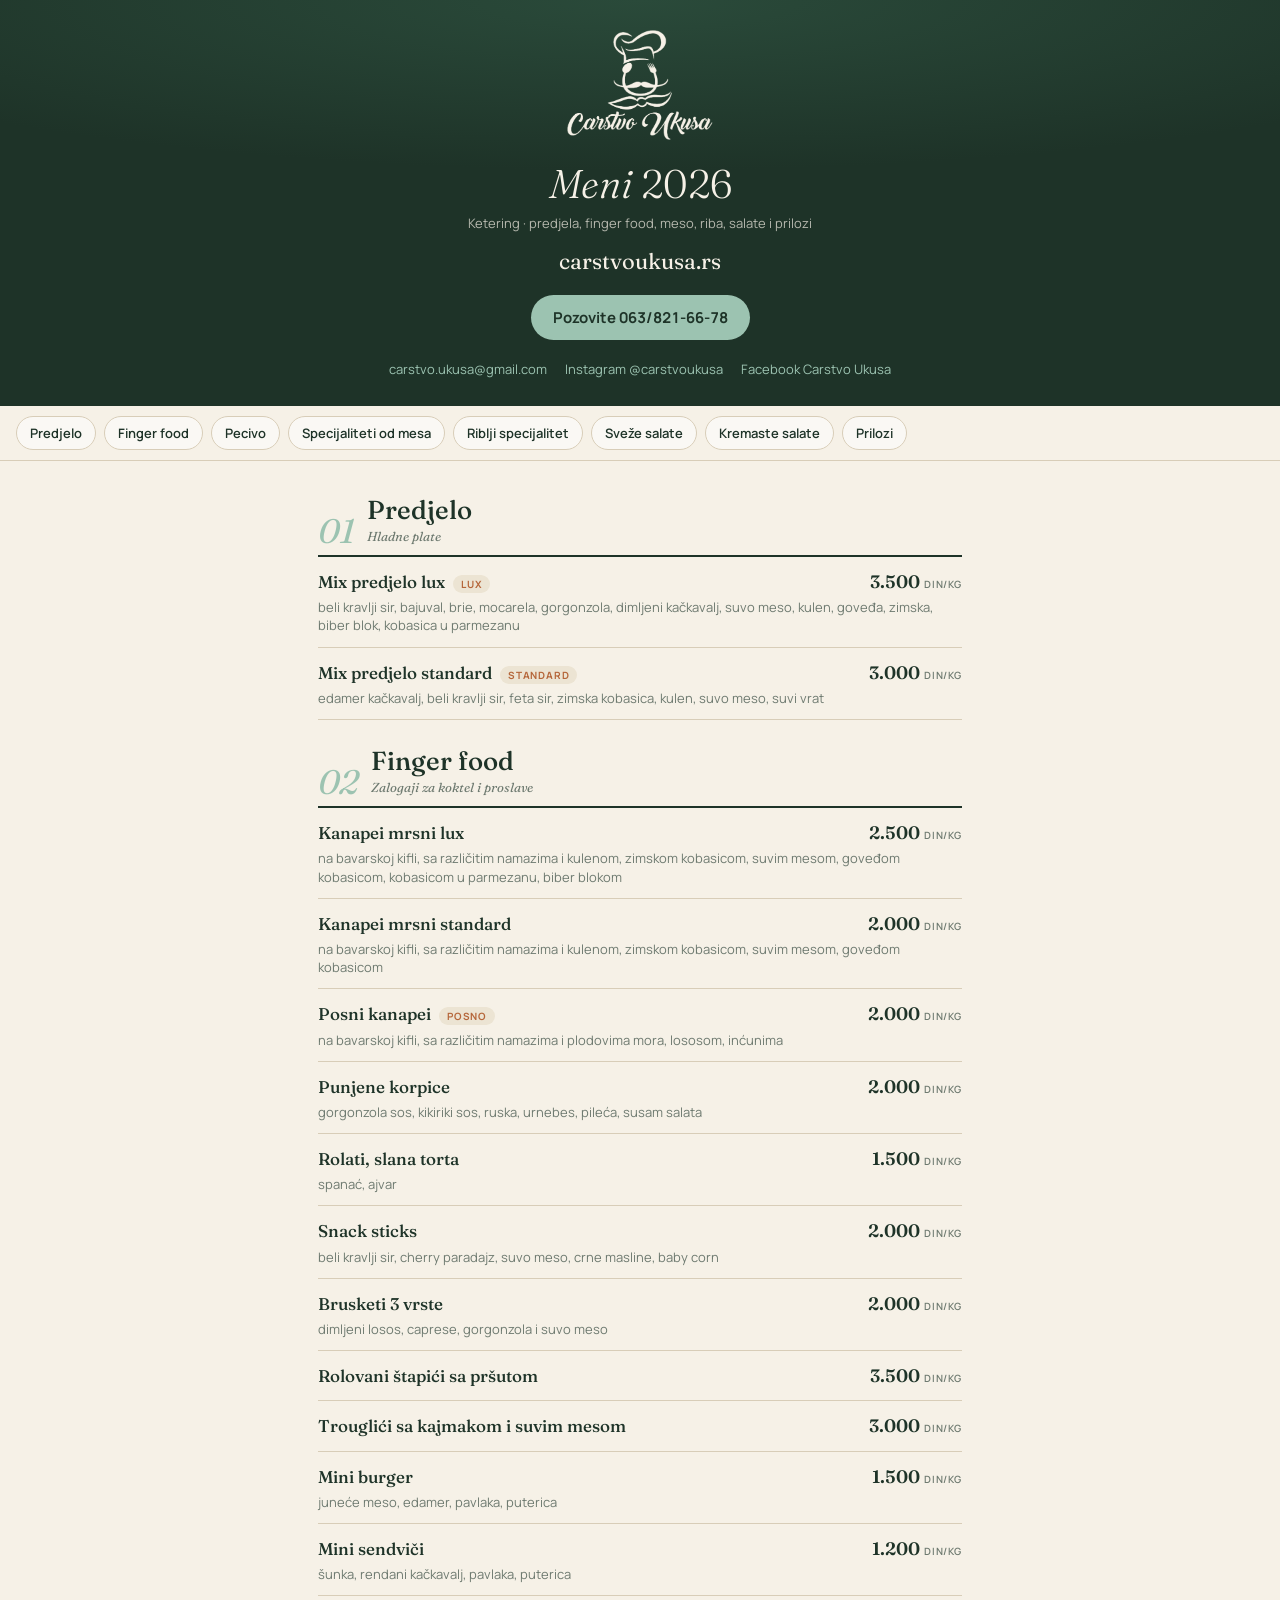
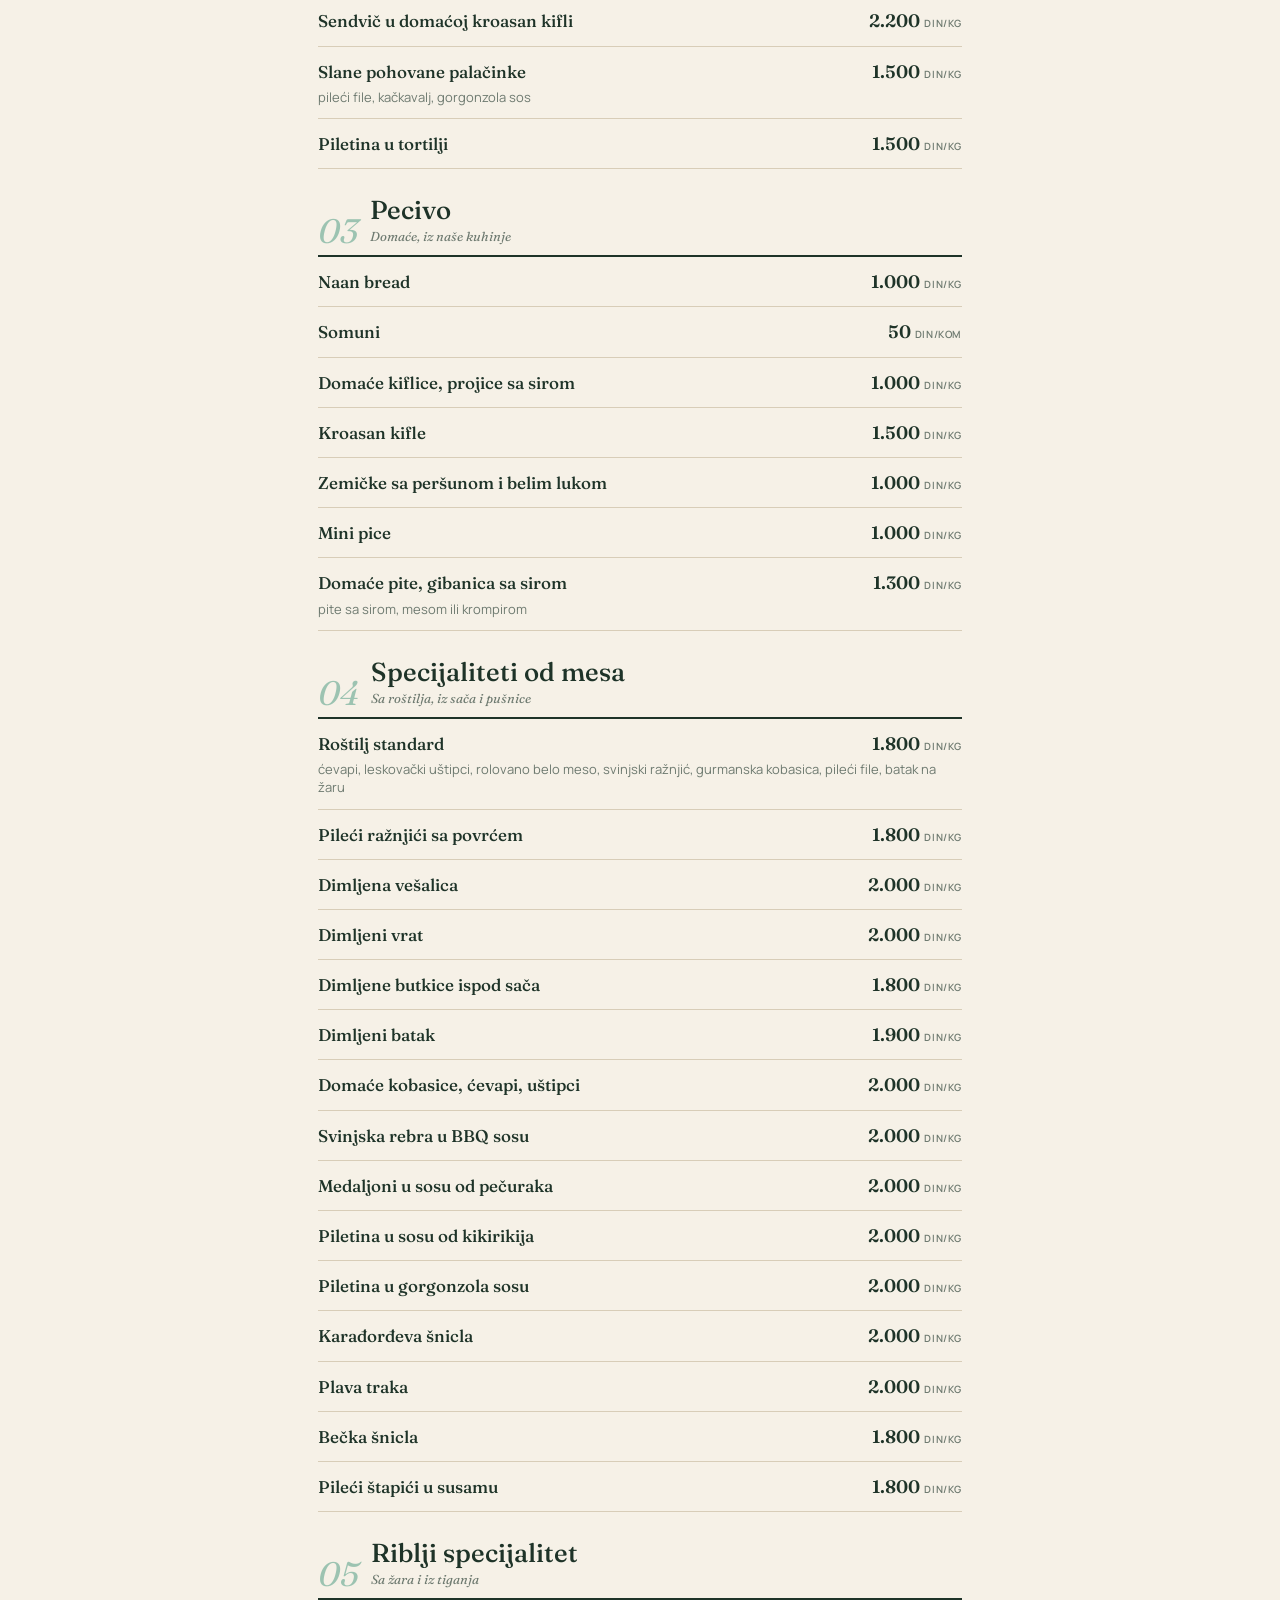
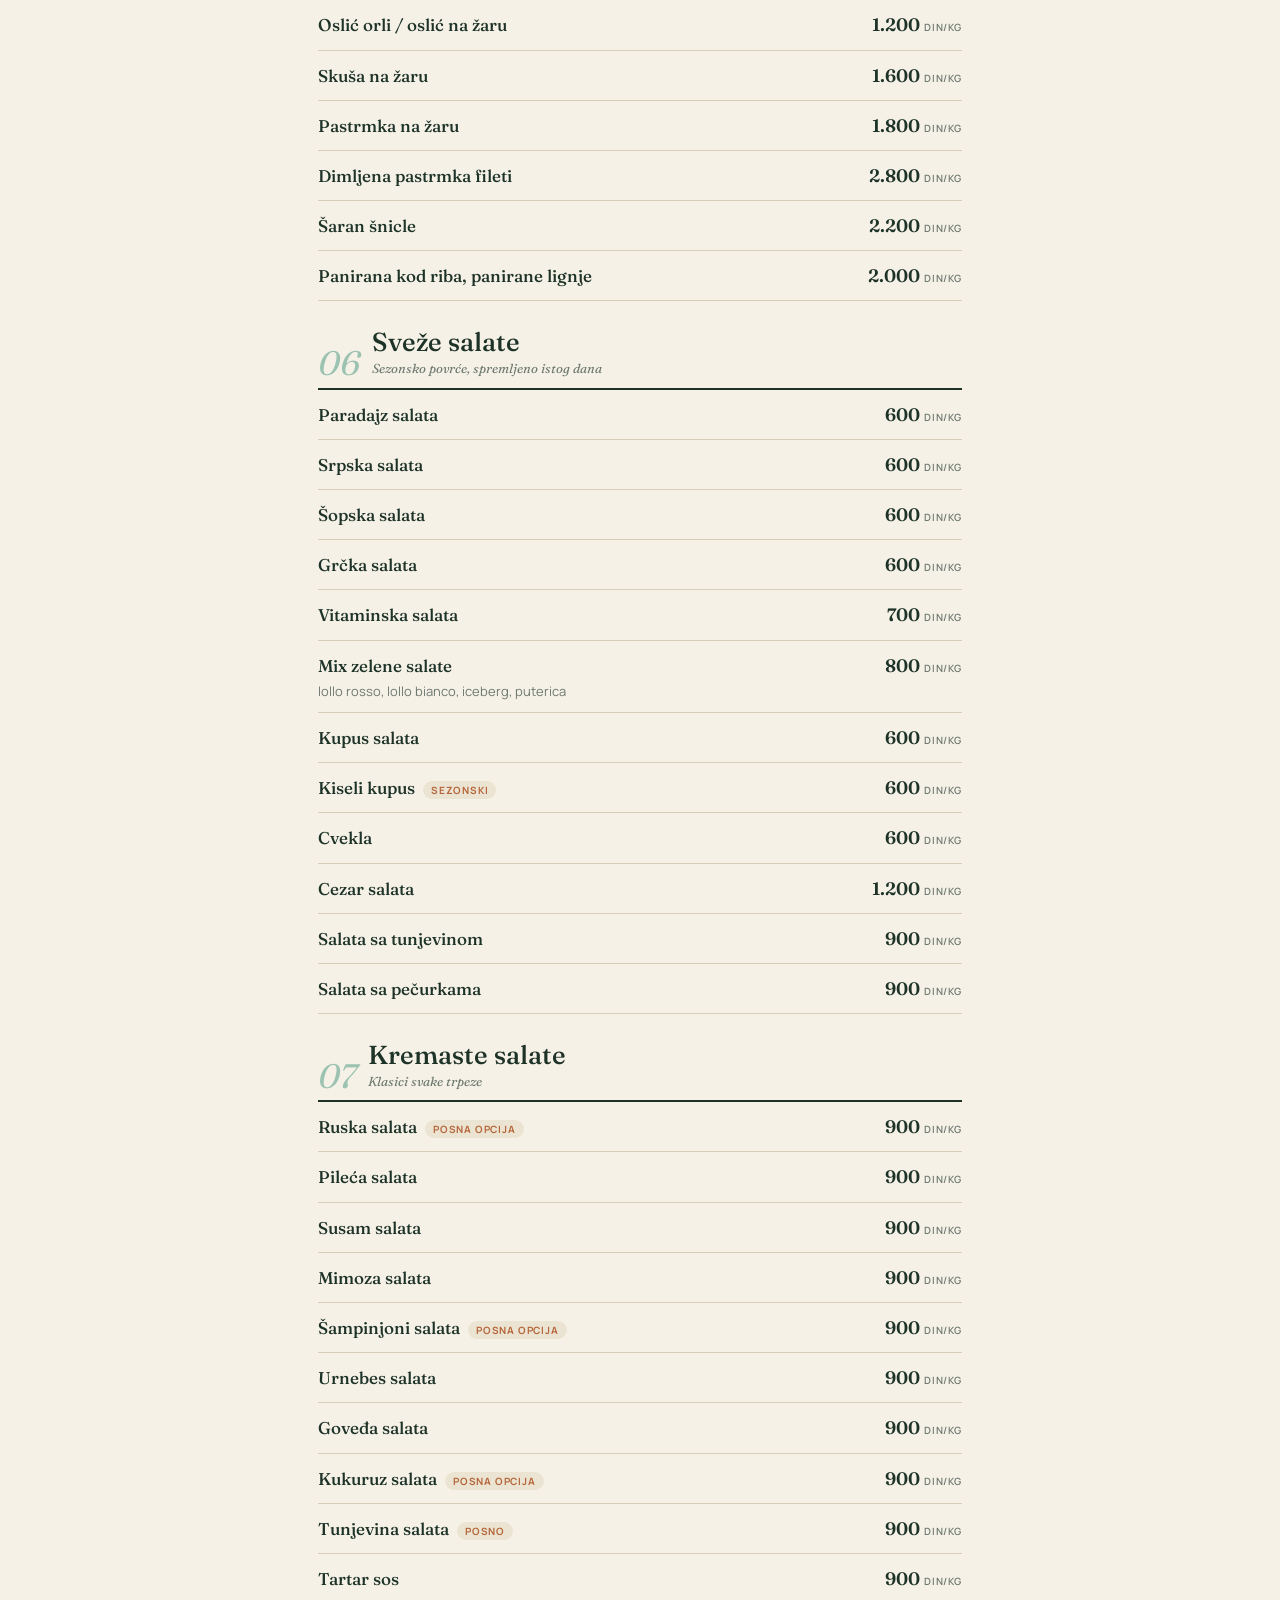
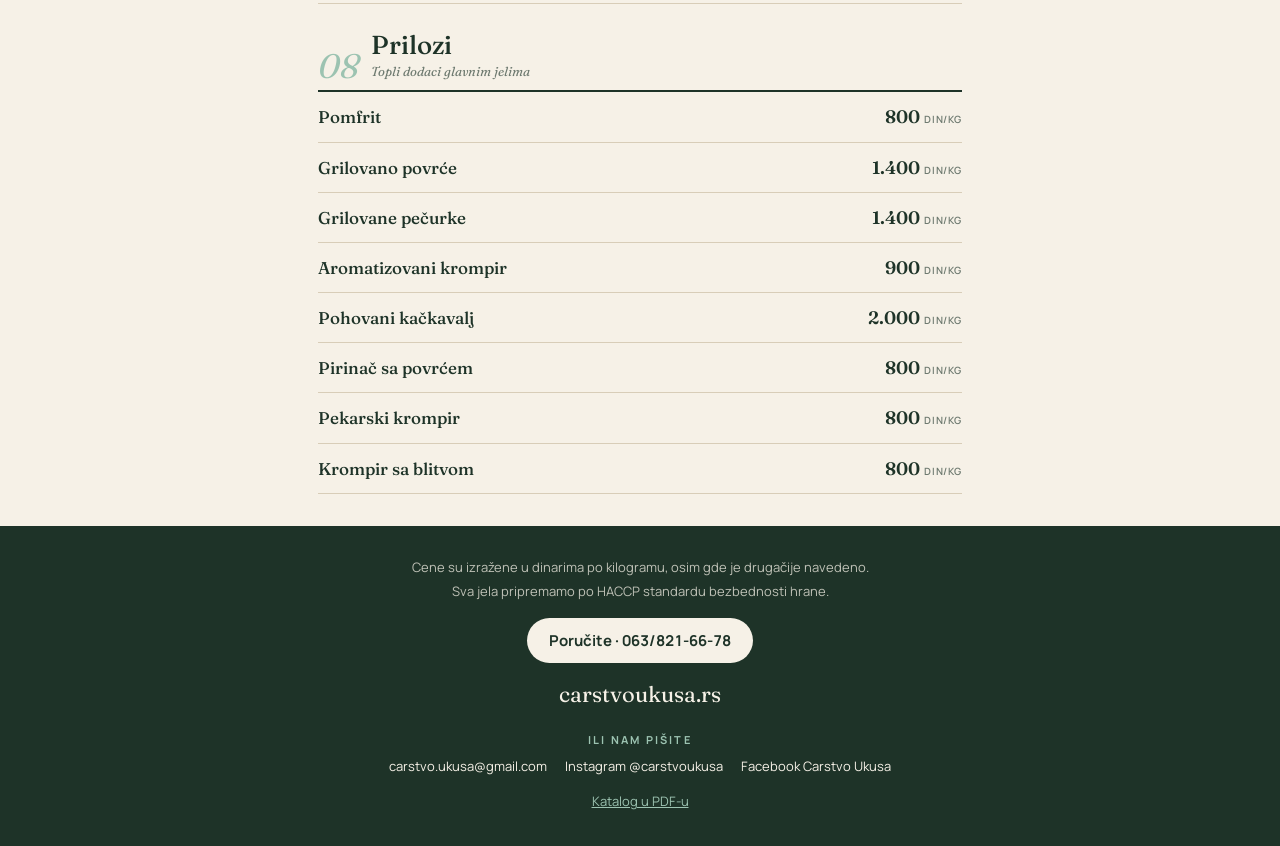
==== commit 5a387c40: "Facebook: prikaz "Carstvo Ukusa" umesto handle-a (link isti) Co-Authored-By: Claude Fable 5.1 <norep" ====
--- a/docs/index.html
+++ b/docs/index.html
@@ -84,7 +84,7 @@
   <p>Ketering · predjela, finger food, meso, riba, salate i prilozi</p>
   <p class="site"><a href="https://carstvoukusa.rs">carstvoukusa.rs</a></p>
   <a class="call" href="tel:+381638216678">Pozovite 063/821-66-78</a>
-  <p class="links"><a href="mailto:carstvo.ukusa@gmail.com">carstvo.ukusa@gmail.com</a><a href="https://www.instagram.com/carstvoukusa/">Instagram @carstvoukusa</a><a href="https://www.facebook.com/CarstvoUkusaCatering/">Facebook CarstvoUkusaCatering</a></p>
+  <p class="links"><a href="mailto:carstvo.ukusa@gmail.com">carstvo.ukusa@gmail.com</a><a href="https://www.instagram.com/carstvoukusa/">Instagram @carstvoukusa</a><a href="https://www.facebook.com/CarstvoUkusaCatering/">Facebook Carstvo Ukusa</a></p>
 </header>
 <nav class="nav"><div><a href="#s1">Predjelo</a><a href="#s2">Finger food</a><a href="#s3">Pecivo</a><a href="#s4">Specijaliteti od mesa</a><a href="#s5">Riblji specijalitet</a><a href="#s6">Sveže salate</a><a href="#s7">Kremaste salate</a><a href="#s8">Prilozi</a></div></nav>
 <main><section id="s1">
@@ -118,7 +118,7 @@
   <a class="call" href="tel:+381638216678">Poručite · 063/821-66-78</a>
   <p class="site"><a href="https://carstvoukusa.rs">carstvoukusa.rs</a></p>
   <p class="write">Ili nam pišite</p>
-  <p class="links"><a href="mailto:carstvo.ukusa@gmail.com">carstvo.ukusa@gmail.com</a><a href="https://www.instagram.com/carstvoukusa/">Instagram @carstvoukusa</a><a href="https://www.facebook.com/CarstvoUkusaCatering/">Facebook CarstvoUkusaCatering</a></p>
+  <p class="links"><a href="mailto:carstvo.ukusa@gmail.com">carstvo.ukusa@gmail.com</a><a href="https://www.instagram.com/carstvoukusa/">Instagram @carstvoukusa</a><a href="https://www.facebook.com/CarstvoUkusaCatering/">Facebook Carstvo Ukusa</a></p>
   <a class="pdf" href="katalog.pdf">Katalog u PDF-u</a>
 </footer>
 </body></html>
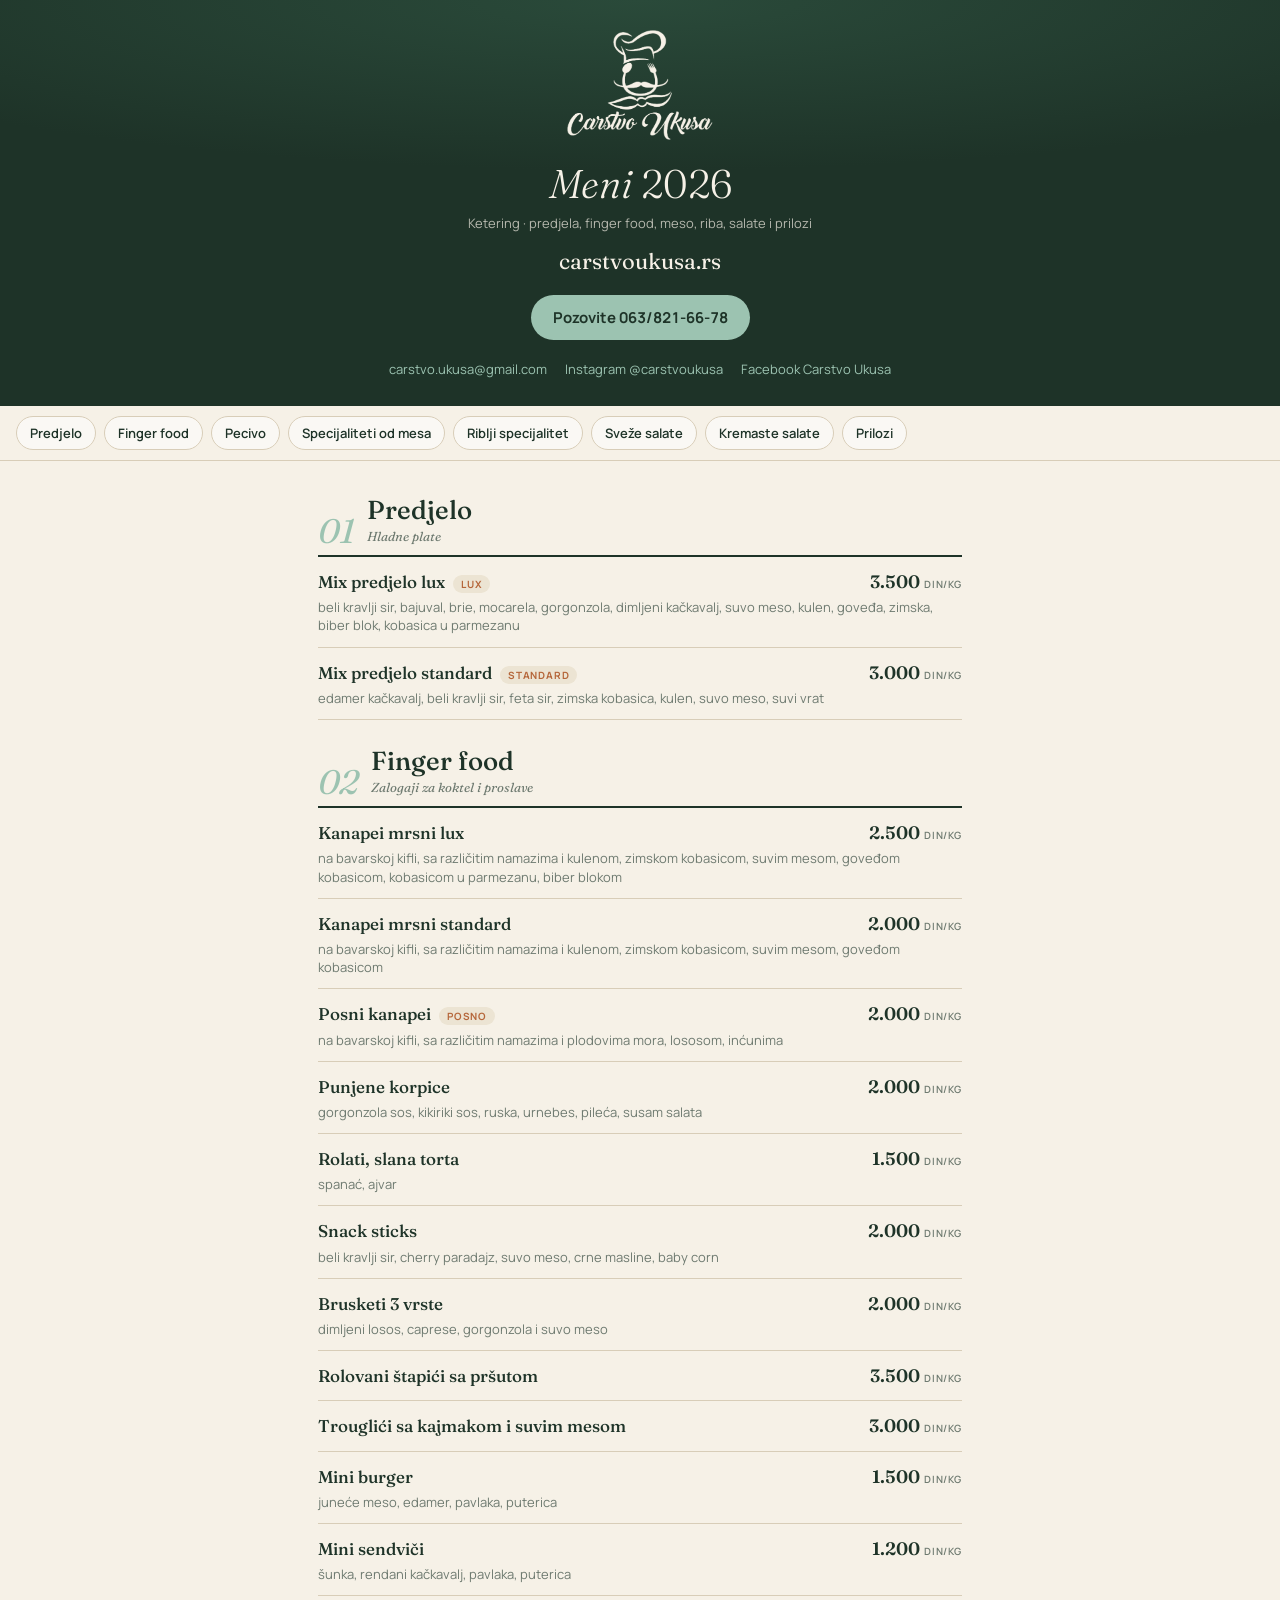
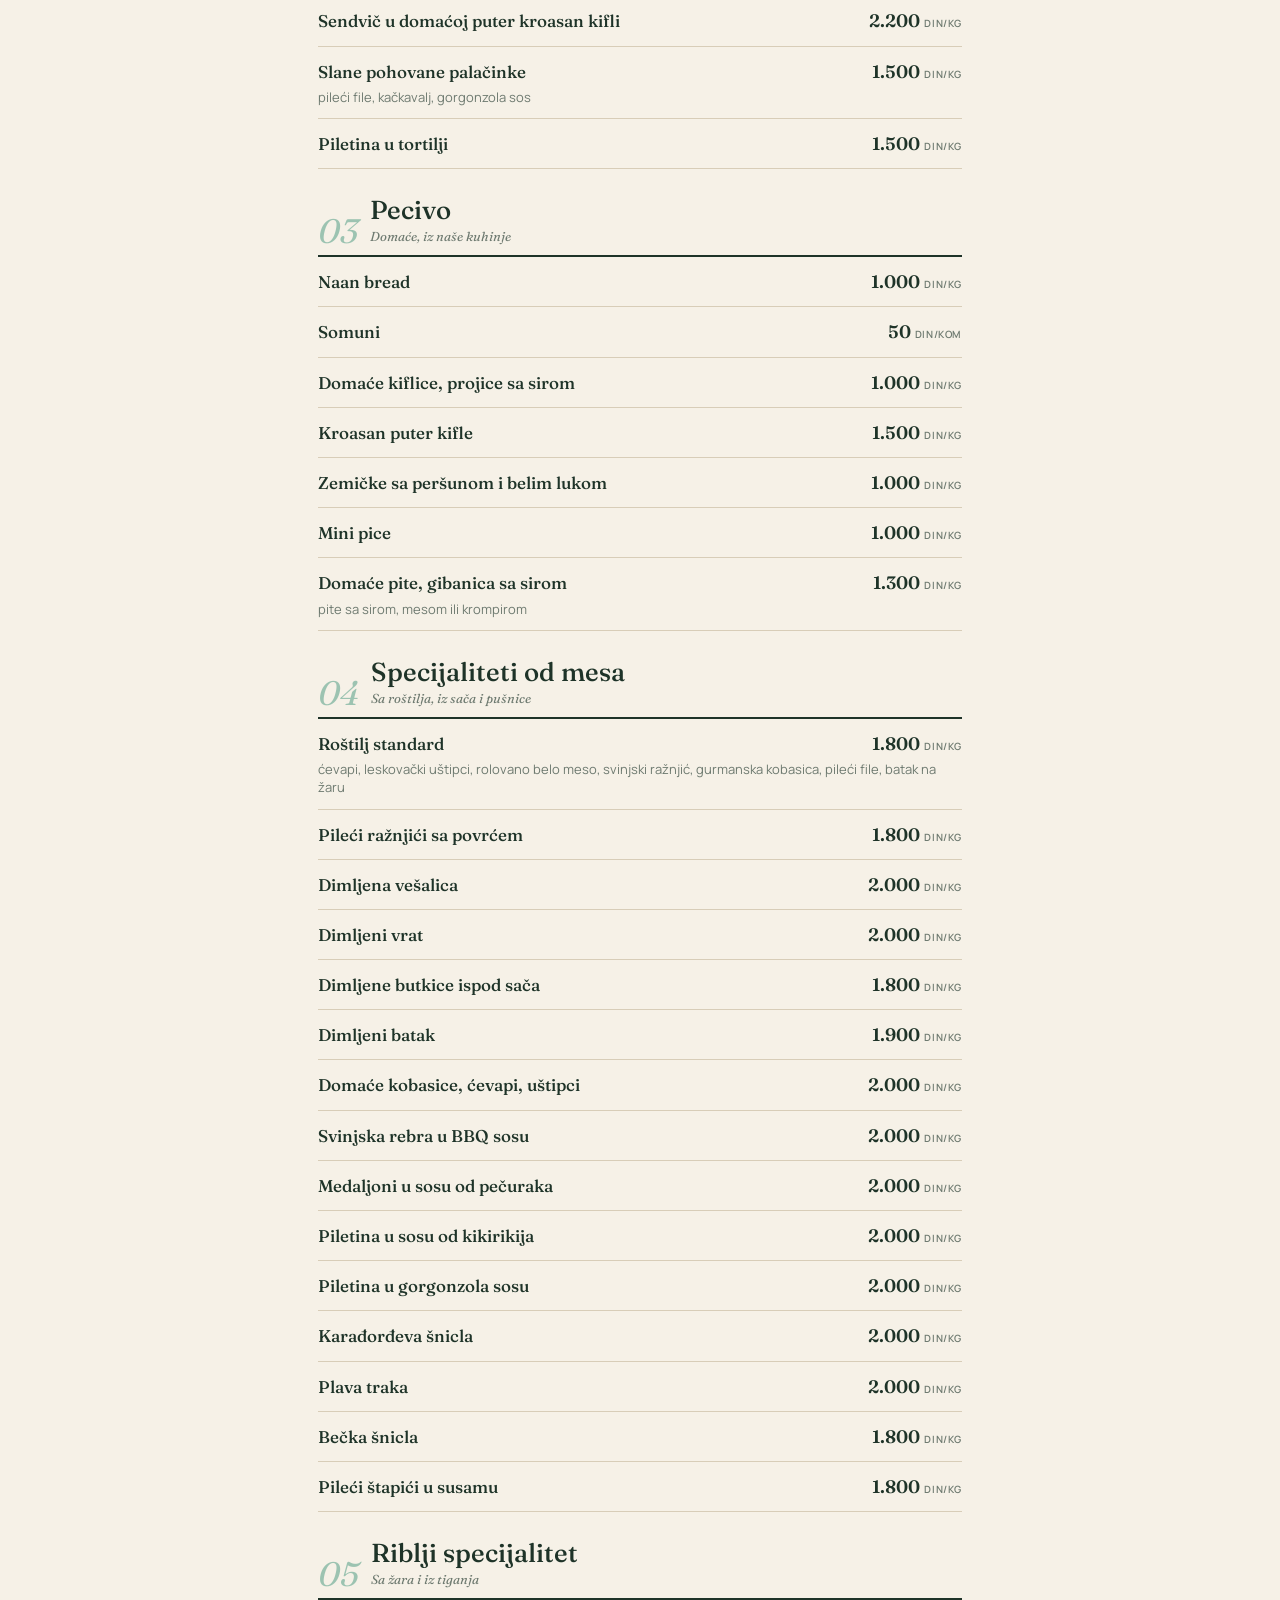
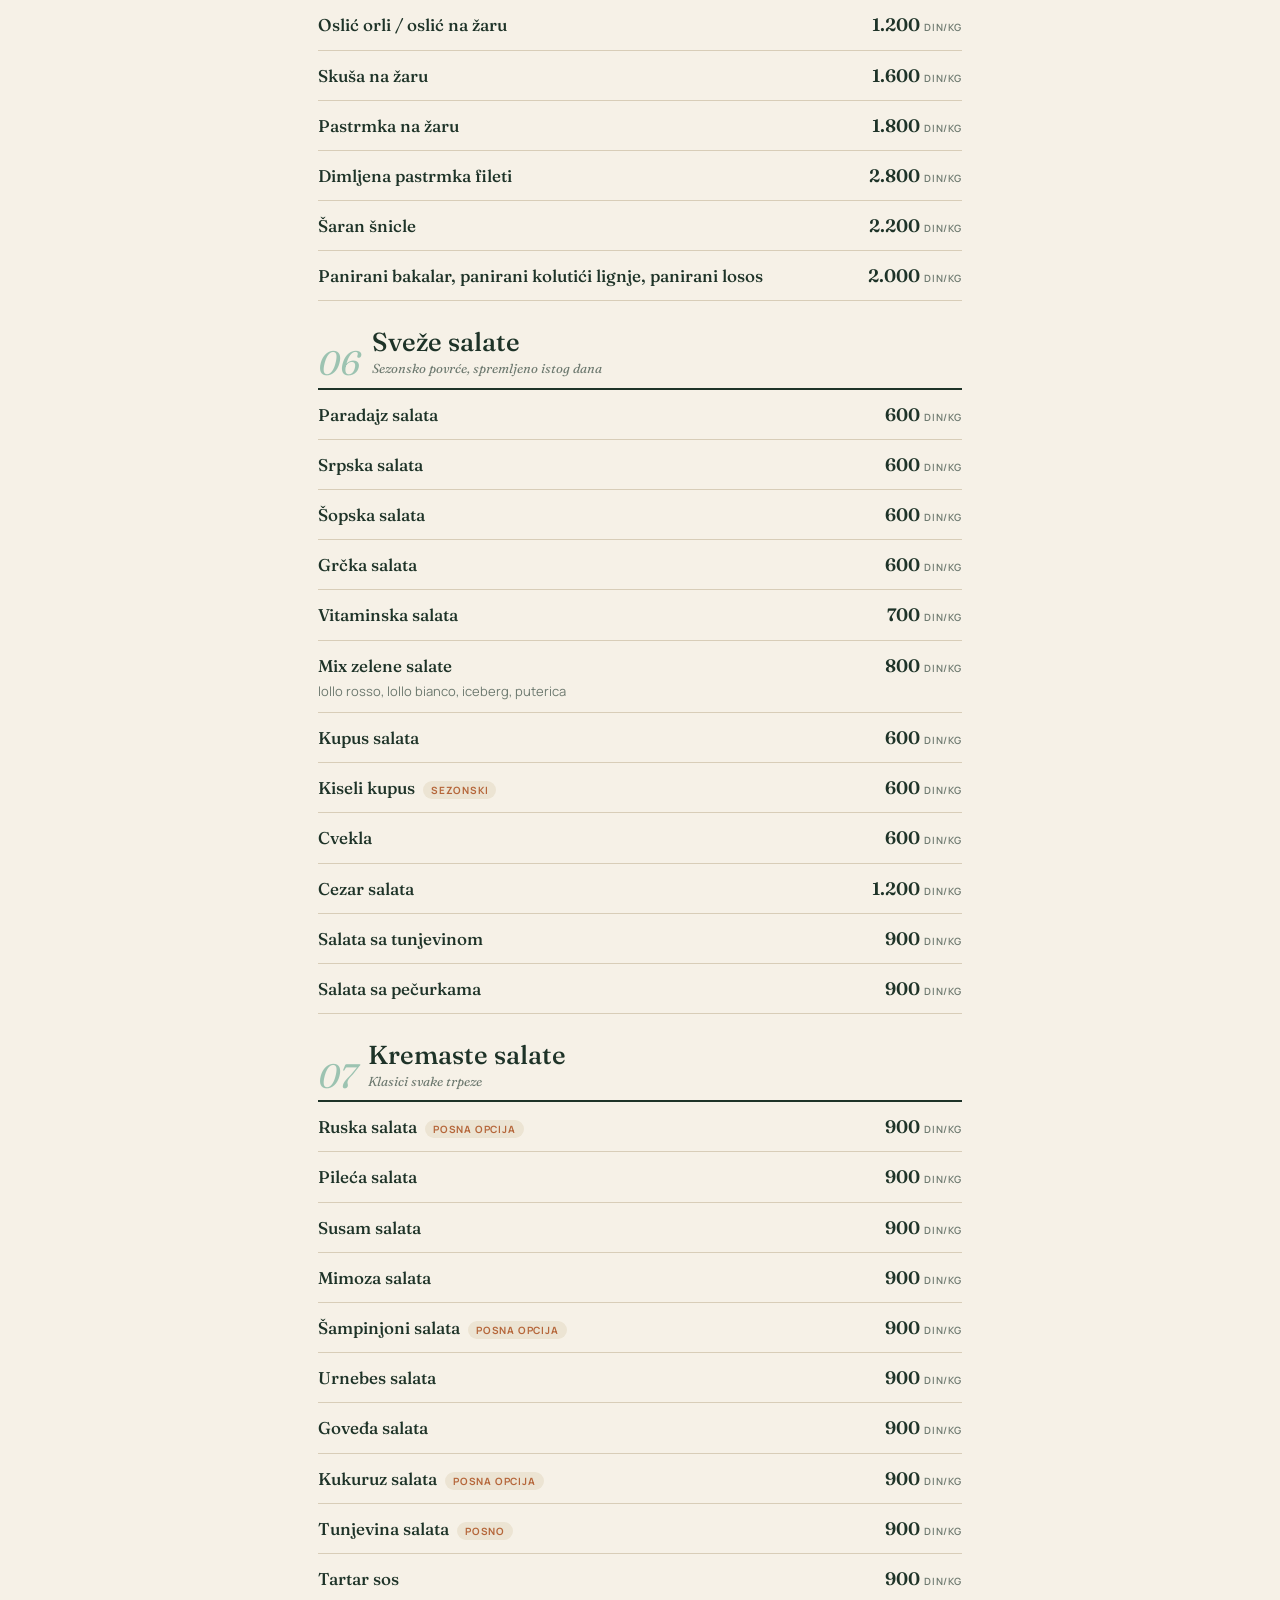
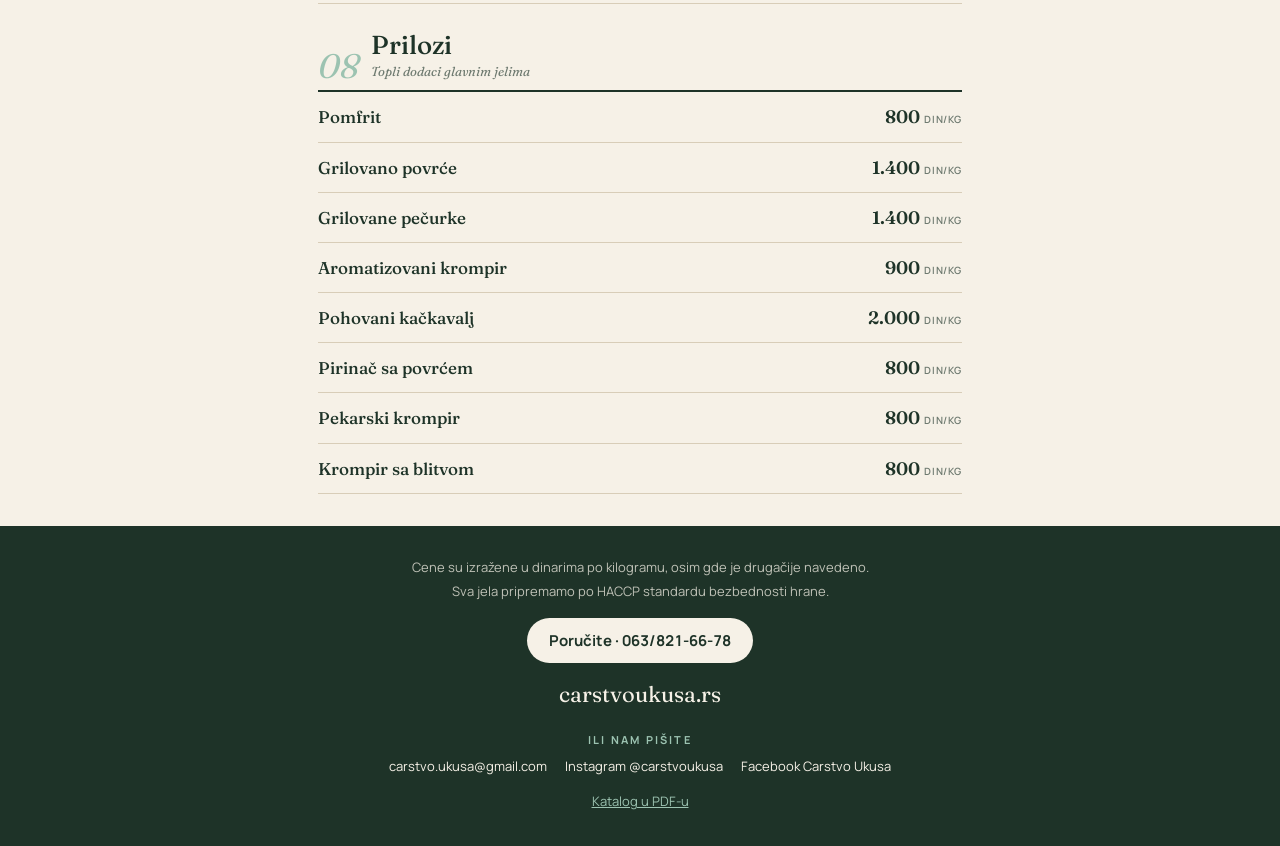
==== commit 8aee4fa5: "Meni: puter kroasan kifle, panirani bakalar/lignje/losos (flajer + katalog + QR meni) Co-Authored-By" ====
--- a/docs/index.html
+++ b/docs/index.html
@@ -92,16 +92,16 @@
 <ul><li><div class="row"><span class="name">Mix predjelo lux<span class="tag">Lux</span></span><span class="price">3.500<small>din/kg</small></span></div><p class="desc">beli kravlji sir, bajuval, brie, mocarela, gorgonzola, dimljeni kačkavalj, suvo meso, kulen, goveđa, zimska, biber blok, kobasica u parmezanu</p></li><li><div class="row"><span class="name">Mix predjelo standard<span class="tag">Standard</span></span><span class="price">3.000<small>din/kg</small></span></div><p class="desc">edamer kačkavalj, beli kravlji sir, feta sir, zimska kobasica, kulen, suvo meso, suvi vrat</p></li></ul>
 </section><section id="s2">
 <header><span class="num">02</span><div><h2>Finger food</h2><p>Zalogaji za koktel i proslave</p></div></header>
-<ul><li><div class="row"><span class="name">Kanapei mrsni lux</span><span class="price">2.500<small>din/kg</small></span></div><p class="desc">na bavarskoj kifli, sa različitim namazima i kulenom, zimskom kobasicom, suvim mesom, goveđom kobasicom, kobasicom u parmezanu, biber blokom</p></li><li><div class="row"><span class="name">Kanapei mrsni standard</span><span class="price">2.000<small>din/kg</small></span></div><p class="desc">na bavarskoj kifli, sa različitim namazima i kulenom, zimskom kobasicom, suvim mesom, goveđom kobasicom</p></li><li><div class="row"><span class="name">Posni kanapei<span class="tag">posno</span></span><span class="price">2.000<small>din/kg</small></span></div><p class="desc">na bavarskoj kifli, sa različitim namazima i plodovima mora, lososom, inćunima</p></li><li><div class="row"><span class="name">Punjene korpice</span><span class="price">2.000<small>din/kg</small></span></div><p class="desc">gorgonzola sos, kikiriki sos, ruska, urnebes, pileća, susam salata</p></li><li><div class="row"><span class="name">Rolati, slana torta</span><span class="price">1.500<small>din/kg</small></span></div><p class="desc">spanać, ajvar</p></li><li><div class="row"><span class="name">Snack sticks</span><span class="price">2.000<small>din/kg</small></span></div><p class="desc">beli kravlji sir, cherry paradajz, suvo meso, crne masline, baby corn</p></li><li><div class="row"><span class="name">Brusketi 3 vrste</span><span class="price">2.000<small>din/kg</small></span></div><p class="desc">dimljeni losos, caprese, gorgonzola i suvo meso</p></li><li><div class="row"><span class="name">Rolovani štapići sa pršutom</span><span class="price">3.500<small>din/kg</small></span></div></li><li><div class="row"><span class="name">Trouglići sa kajmakom i suvim mesom</span><span class="price">3.000<small>din/kg</small></span></div></li><li><div class="row"><span class="name">Mini burger</span><span class="price">1.500<small>din/kg</small></span></div><p class="desc">juneće meso, edamer, pavlaka, puterica</p></li><li><div class="row"><span class="name">Mini sendviči</span><span class="price">1.200<small>din/kg</small></span></div><p class="desc">šunka, rendani kačkavalj, pavlaka, puterica</p></li><li><div class="row"><span class="name">Sendvič u domaćoj kroasan kifli</span><span class="price">2.200<small>din/kg</small></span></div></li><li><div class="row"><span class="name">Slane pohovane palačinke</span><span class="price">1.500<small>din/kg</small></span></div><p class="desc">pileći file, kačkavalj, gorgonzola sos</p></li><li><div class="row"><span class="name">Piletina u tortilji</span><span class="price">1.500<small>din/kg</small></span></div></li></ul>
+<ul><li><div class="row"><span class="name">Kanapei mrsni lux</span><span class="price">2.500<small>din/kg</small></span></div><p class="desc">na bavarskoj kifli, sa različitim namazima i kulenom, zimskom kobasicom, suvim mesom, goveđom kobasicom, kobasicom u parmezanu, biber blokom</p></li><li><div class="row"><span class="name">Kanapei mrsni standard</span><span class="price">2.000<small>din/kg</small></span></div><p class="desc">na bavarskoj kifli, sa različitim namazima i kulenom, zimskom kobasicom, suvim mesom, goveđom kobasicom</p></li><li><div class="row"><span class="name">Posni kanapei<span class="tag">posno</span></span><span class="price">2.000<small>din/kg</small></span></div><p class="desc">na bavarskoj kifli, sa različitim namazima i plodovima mora, lososom, inćunima</p></li><li><div class="row"><span class="name">Punjene korpice</span><span class="price">2.000<small>din/kg</small></span></div><p class="desc">gorgonzola sos, kikiriki sos, ruska, urnebes, pileća, susam salata</p></li><li><div class="row"><span class="name">Rolati, slana torta</span><span class="price">1.500<small>din/kg</small></span></div><p class="desc">spanać, ajvar</p></li><li><div class="row"><span class="name">Snack sticks</span><span class="price">2.000<small>din/kg</small></span></div><p class="desc">beli kravlji sir, cherry paradajz, suvo meso, crne masline, baby corn</p></li><li><div class="row"><span class="name">Brusketi 3 vrste</span><span class="price">2.000<small>din/kg</small></span></div><p class="desc">dimljeni losos, caprese, gorgonzola i suvo meso</p></li><li><div class="row"><span class="name">Rolovani štapići sa pršutom</span><span class="price">3.500<small>din/kg</small></span></div></li><li><div class="row"><span class="name">Trouglići sa kajmakom i suvim mesom</span><span class="price">3.000<small>din/kg</small></span></div></li><li><div class="row"><span class="name">Mini burger</span><span class="price">1.500<small>din/kg</small></span></div><p class="desc">juneće meso, edamer, pavlaka, puterica</p></li><li><div class="row"><span class="name">Mini sendviči</span><span class="price">1.200<small>din/kg</small></span></div><p class="desc">šunka, rendani kačkavalj, pavlaka, puterica</p></li><li><div class="row"><span class="name">Sendvič u domaćoj puter kroasan kifli</span><span class="price">2.200<small>din/kg</small></span></div></li><li><div class="row"><span class="name">Slane pohovane palačinke</span><span class="price">1.500<small>din/kg</small></span></div><p class="desc">pileći file, kačkavalj, gorgonzola sos</p></li><li><div class="row"><span class="name">Piletina u tortilji</span><span class="price">1.500<small>din/kg</small></span></div></li></ul>
 </section><section id="s3">
 <header><span class="num">03</span><div><h2>Pecivo</h2><p>Domaće, iz naše kuhinje</p></div></header>
-<ul><li><div class="row"><span class="name">Naan bread</span><span class="price">1.000<small>din/kg</small></span></div></li><li><div class="row"><span class="name">Somuni</span><span class="price">50<small>din/kom</small></span></div></li><li><div class="row"><span class="name">Domaće kiflice, projice sa sirom</span><span class="price">1.000<small>din/kg</small></span></div></li><li><div class="row"><span class="name">Kroasan kifle</span><span class="price">1.500<small>din/kg</small></span></div></li><li><div class="row"><span class="name">Zemičke sa peršunom i belim lukom</span><span class="price">1.000<small>din/kg</small></span></div></li><li><div class="row"><span class="name">Mini pice</span><span class="price">1.000<small>din/kg</small></span></div></li><li><div class="row"><span class="name">Domaće pite, gibanica sa sirom</span><span class="price">1.300<small>din/kg</small></span></div><p class="desc">pite sa sirom, mesom ili krompirom</p></li></ul>
+<ul><li><div class="row"><span class="name">Naan bread</span><span class="price">1.000<small>din/kg</small></span></div></li><li><div class="row"><span class="name">Somuni</span><span class="price">50<small>din/kom</small></span></div></li><li><div class="row"><span class="name">Domaće kiflice, projice sa sirom</span><span class="price">1.000<small>din/kg</small></span></div></li><li><div class="row"><span class="name">Kroasan puter kifle</span><span class="price">1.500<small>din/kg</small></span></div></li><li><div class="row"><span class="name">Zemičke sa peršunom i belim lukom</span><span class="price">1.000<small>din/kg</small></span></div></li><li><div class="row"><span class="name">Mini pice</span><span class="price">1.000<small>din/kg</small></span></div></li><li><div class="row"><span class="name">Domaće pite, gibanica sa sirom</span><span class="price">1.300<small>din/kg</small></span></div><p class="desc">pite sa sirom, mesom ili krompirom</p></li></ul>
 </section><section id="s4">
 <header><span class="num">04</span><div><h2>Specijaliteti od mesa</h2><p>Sa roštilja, iz sača i pušnice</p></div></header>
 <ul><li><div class="row"><span class="name">Roštilj standard</span><span class="price">1.800<small>din/kg</small></span></div><p class="desc">ćevapi, leskovački uštipci, rolovano belo meso, svinjski ražnjić, gurmanska kobasica, pileći file, batak na žaru</p></li><li><div class="row"><span class="name">Pileći ražnjići sa povrćem</span><span class="price">1.800<small>din/kg</small></span></div></li><li><div class="row"><span class="name">Dimljena vešalica</span><span class="price">2.000<small>din/kg</small></span></div></li><li><div class="row"><span class="name">Dimljeni vrat</span><span class="price">2.000<small>din/kg</small></span></div></li><li><div class="row"><span class="name">Dimljene butkice ispod sača</span><span class="price">1.800<small>din/kg</small></span></div></li><li><div class="row"><span class="name">Dimljeni batak</span><span class="price">1.900<small>din/kg</small></span></div></li><li><div class="row"><span class="name">Domaće kobasice, ćevapi, uštipci</span><span class="price">2.000<small>din/kg</small></span></div></li><li><div class="row"><span class="name">Svinjska rebra u BBQ sosu</span><span class="price">2.000<small>din/kg</small></span></div></li><li><div class="row"><span class="name">Medaljoni u sosu od pečuraka</span><span class="price">2.000<small>din/kg</small></span></div></li><li><div class="row"><span class="name">Piletina u sosu od kikirikija</span><span class="price">2.000<small>din/kg</small></span></div></li><li><div class="row"><span class="name">Piletina u gorgonzola sosu</span><span class="price">2.000<small>din/kg</small></span></div></li><li><div class="row"><span class="name">Karađorđeva šnicla</span><span class="price">2.000<small>din/kg</small></span></div></li><li><div class="row"><span class="name">Plava traka</span><span class="price">2.000<small>din/kg</small></span></div></li><li><div class="row"><span class="name">Bečka šnicla</span><span class="price">1.800<small>din/kg</small></span></div></li><li><div class="row"><span class="name">Pileći štapići u susamu</span><span class="price">1.800<small>din/kg</small></span></div></li></ul>
 </section><section id="s5">
 <header><span class="num">05</span><div><h2>Riblji specijalitet</h2><p>Sa žara i iz tiganja</p></div></header>
-<ul><li><div class="row"><span class="name">Oslić orli / oslić na žaru</span><span class="price">1.200<small>din/kg</small></span></div></li><li><div class="row"><span class="name">Skuša na žaru</span><span class="price">1.600<small>din/kg</small></span></div></li><li><div class="row"><span class="name">Pastrmka na žaru</span><span class="price">1.800<small>din/kg</small></span></div></li><li><div class="row"><span class="name">Dimljena pastrmka fileti</span><span class="price">2.800<small>din/kg</small></span></div></li><li><div class="row"><span class="name">Šaran šnicle</span><span class="price">2.200<small>din/kg</small></span></div></li><li><div class="row"><span class="name">Panirana kod riba, panirane lignje</span><span class="price">2.000<small>din/kg</small></span></div></li></ul>
+<ul><li><div class="row"><span class="name">Oslić orli / oslić na žaru</span><span class="price">1.200<small>din/kg</small></span></div></li><li><div class="row"><span class="name">Skuša na žaru</span><span class="price">1.600<small>din/kg</small></span></div></li><li><div class="row"><span class="name">Pastrmka na žaru</span><span class="price">1.800<small>din/kg</small></span></div></li><li><div class="row"><span class="name">Dimljena pastrmka fileti</span><span class="price">2.800<small>din/kg</small></span></div></li><li><div class="row"><span class="name">Šaran šnicle</span><span class="price">2.200<small>din/kg</small></span></div></li><li><div class="row"><span class="name">Panirani bakalar, panirani kolutići lignje, panirani losos</span><span class="price">2.000<small>din/kg</small></span></div></li></ul>
 </section><section id="s6">
 <header><span class="num">06</span><div><h2>Sveže salate</h2><p>Sezonsko povrće, spremljeno istog dana</p></div></header>
 <ul><li><div class="row"><span class="name">Paradajz salata</span><span class="price">600<small>din/kg</small></span></div></li><li><div class="row"><span class="name">Srpska salata</span><span class="price">600<small>din/kg</small></span></div></li><li><div class="row"><span class="name">Šopska salata</span><span class="price">600<small>din/kg</small></span></div></li><li><div class="row"><span class="name">Grčka salata</span><span class="price">600<small>din/kg</small></span></div></li><li><div class="row"><span class="name">Vitaminska salata</span><span class="price">700<small>din/kg</small></span></div></li><li><div class="row"><span class="name">Mix zelene salate</span><span class="price">800<small>din/kg</small></span></div><p class="desc">lollo rosso, lollo bianco, iceberg, puterica</p></li><li><div class="row"><span class="name">Kupus salata</span><span class="price">600<small>din/kg</small></span></div></li><li><div class="row"><span class="name">Kiseli kupus<span class="tag">sezonski</span></span><span class="price">600<small>din/kg</small></span></div></li><li><div class="row"><span class="name">Cvekla</span><span class="price">600<small>din/kg</small></span></div></li><li><div class="row"><span class="name">Cezar salata</span><span class="price">1.200<small>din/kg</small></span></div></li><li><div class="row"><span class="name">Salata sa tunjevinom</span><span class="price">900<small>din/kg</small></span></div></li><li><div class="row"><span class="name">Salata sa pečurkama</span><span class="price">900<small>din/kg</small></span></div></li></ul>
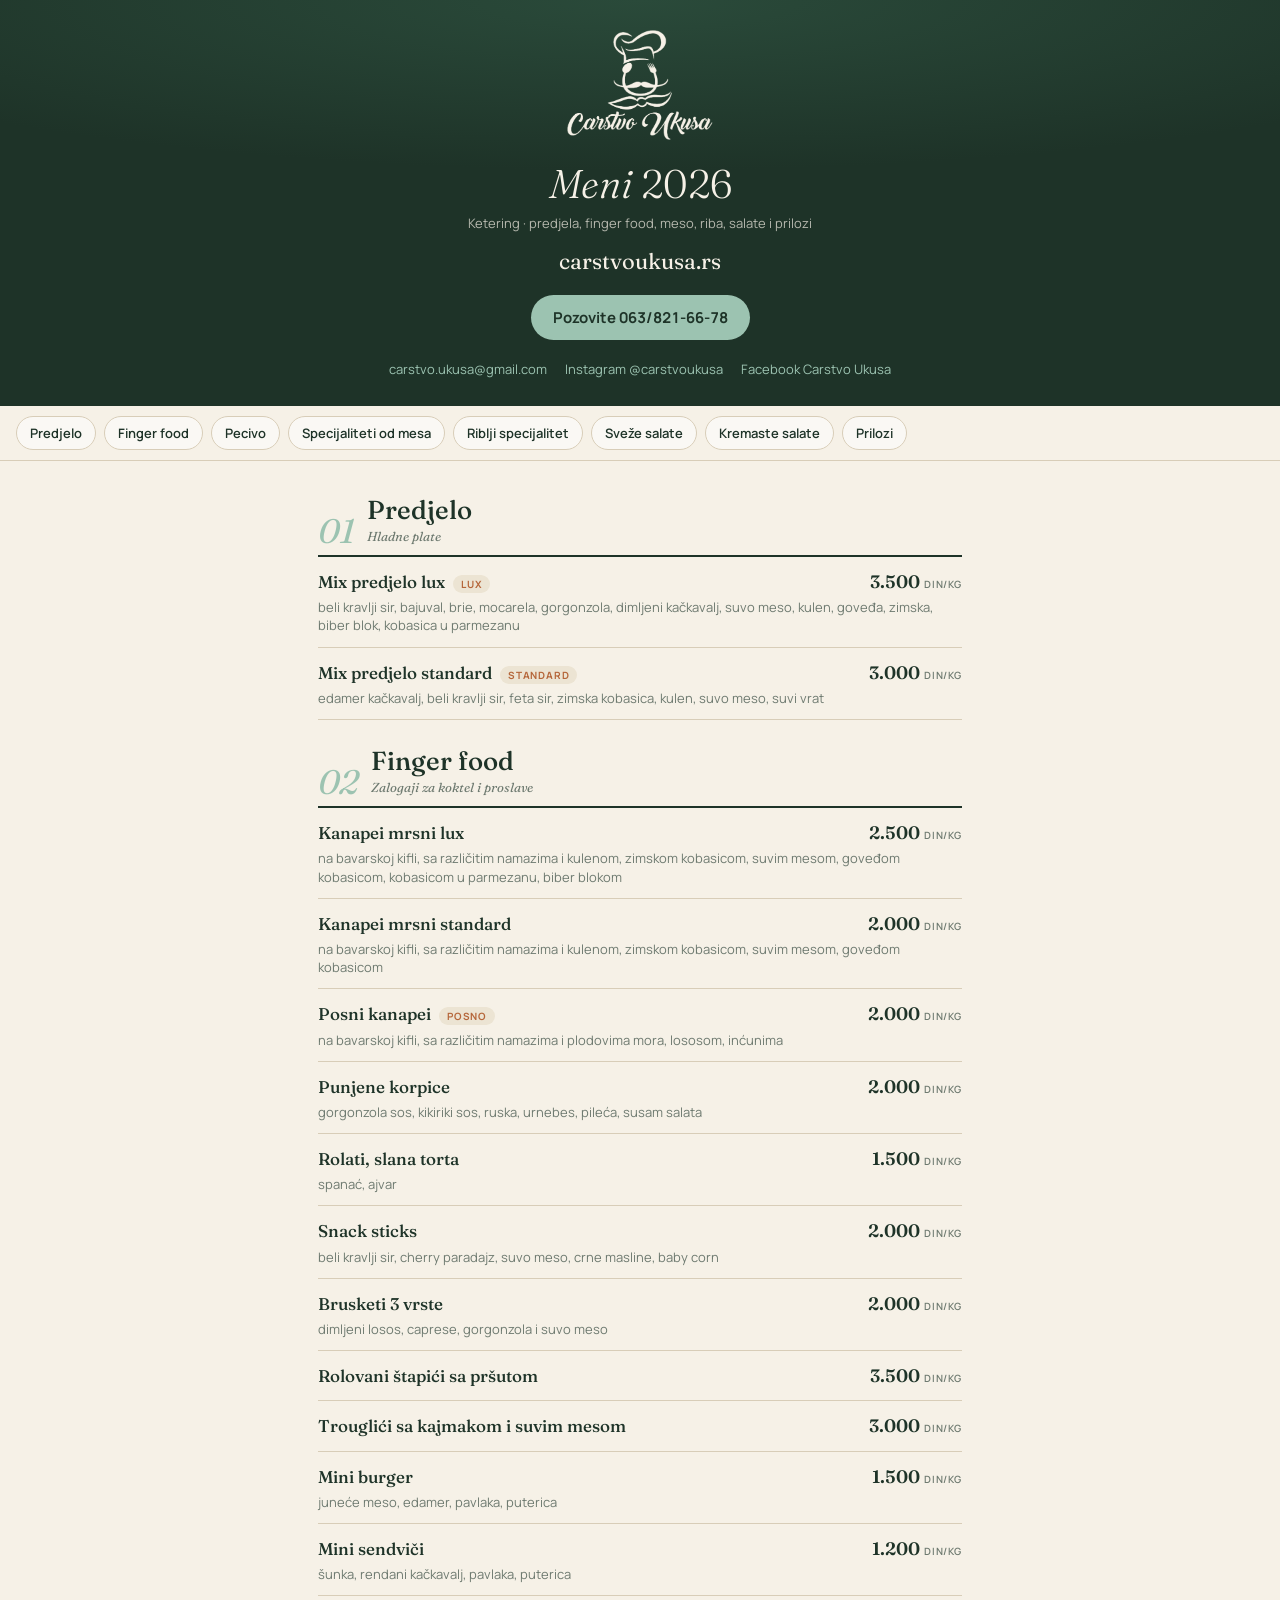
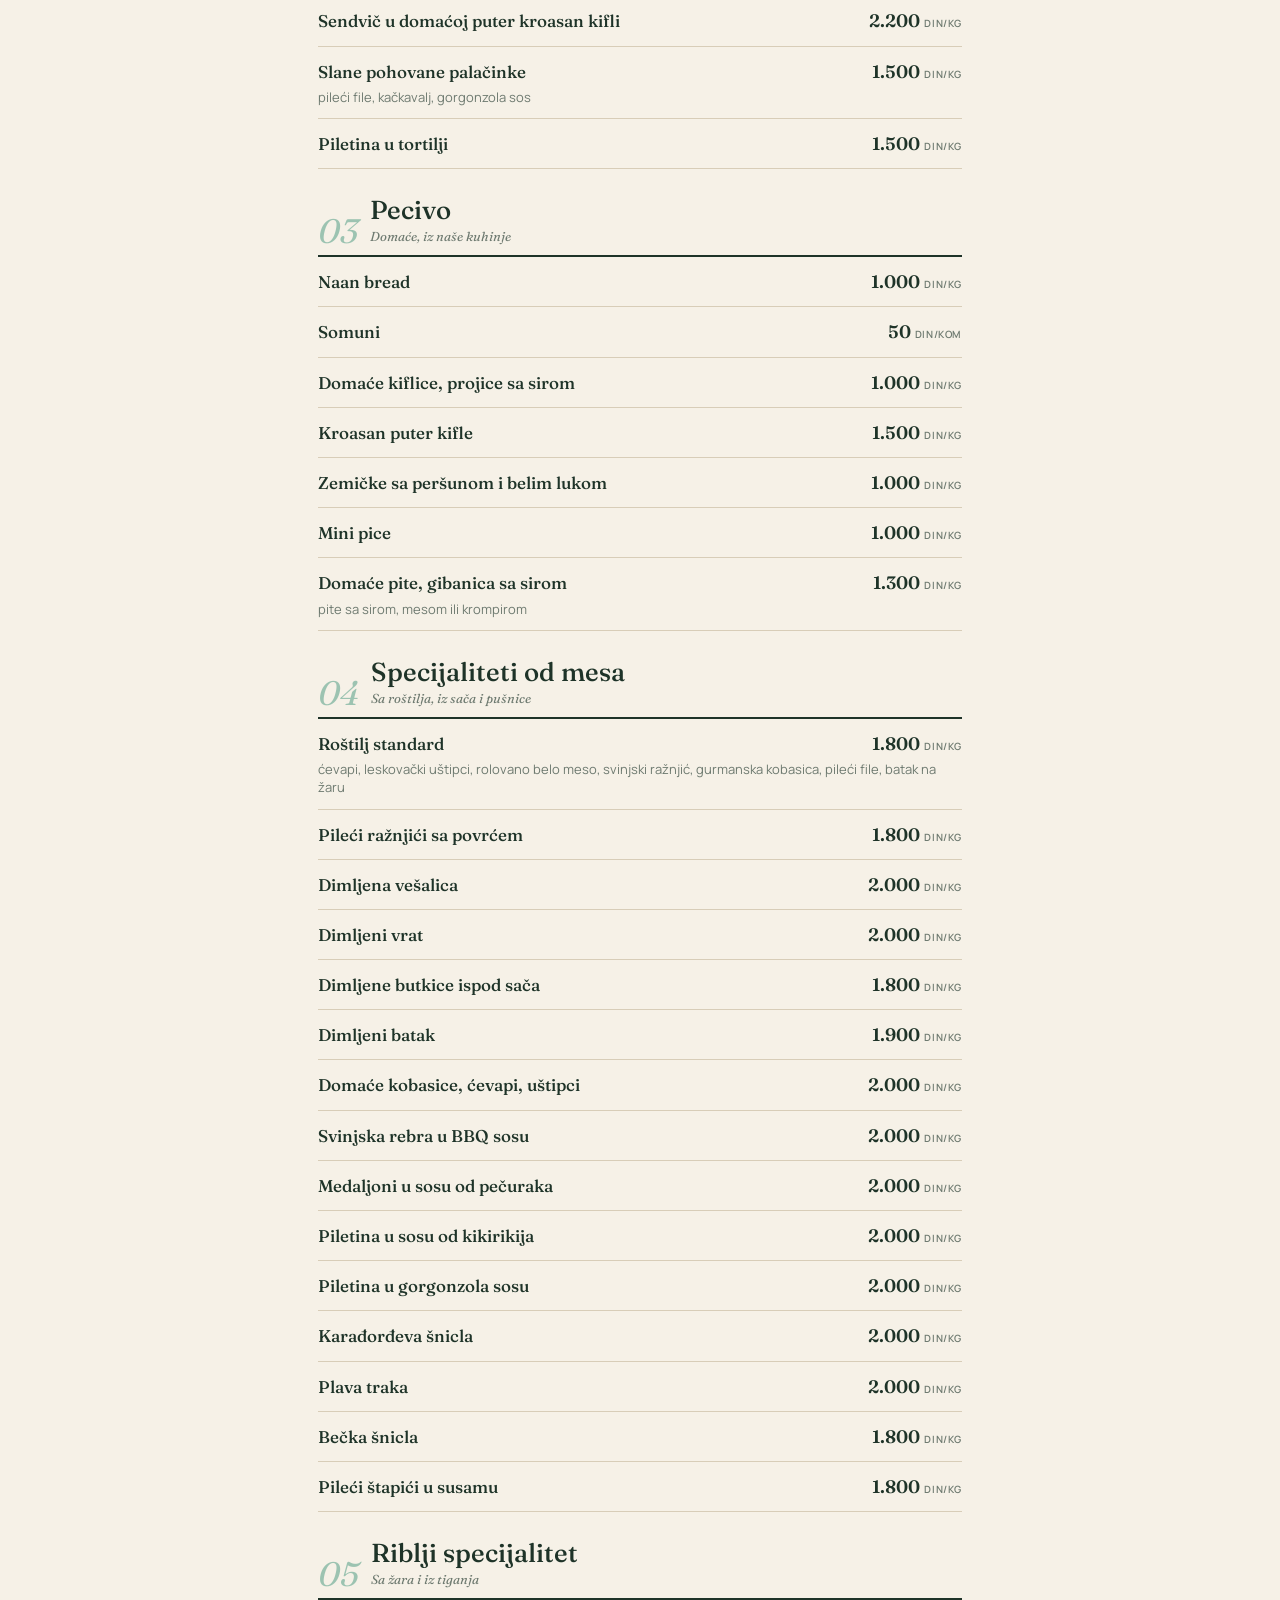
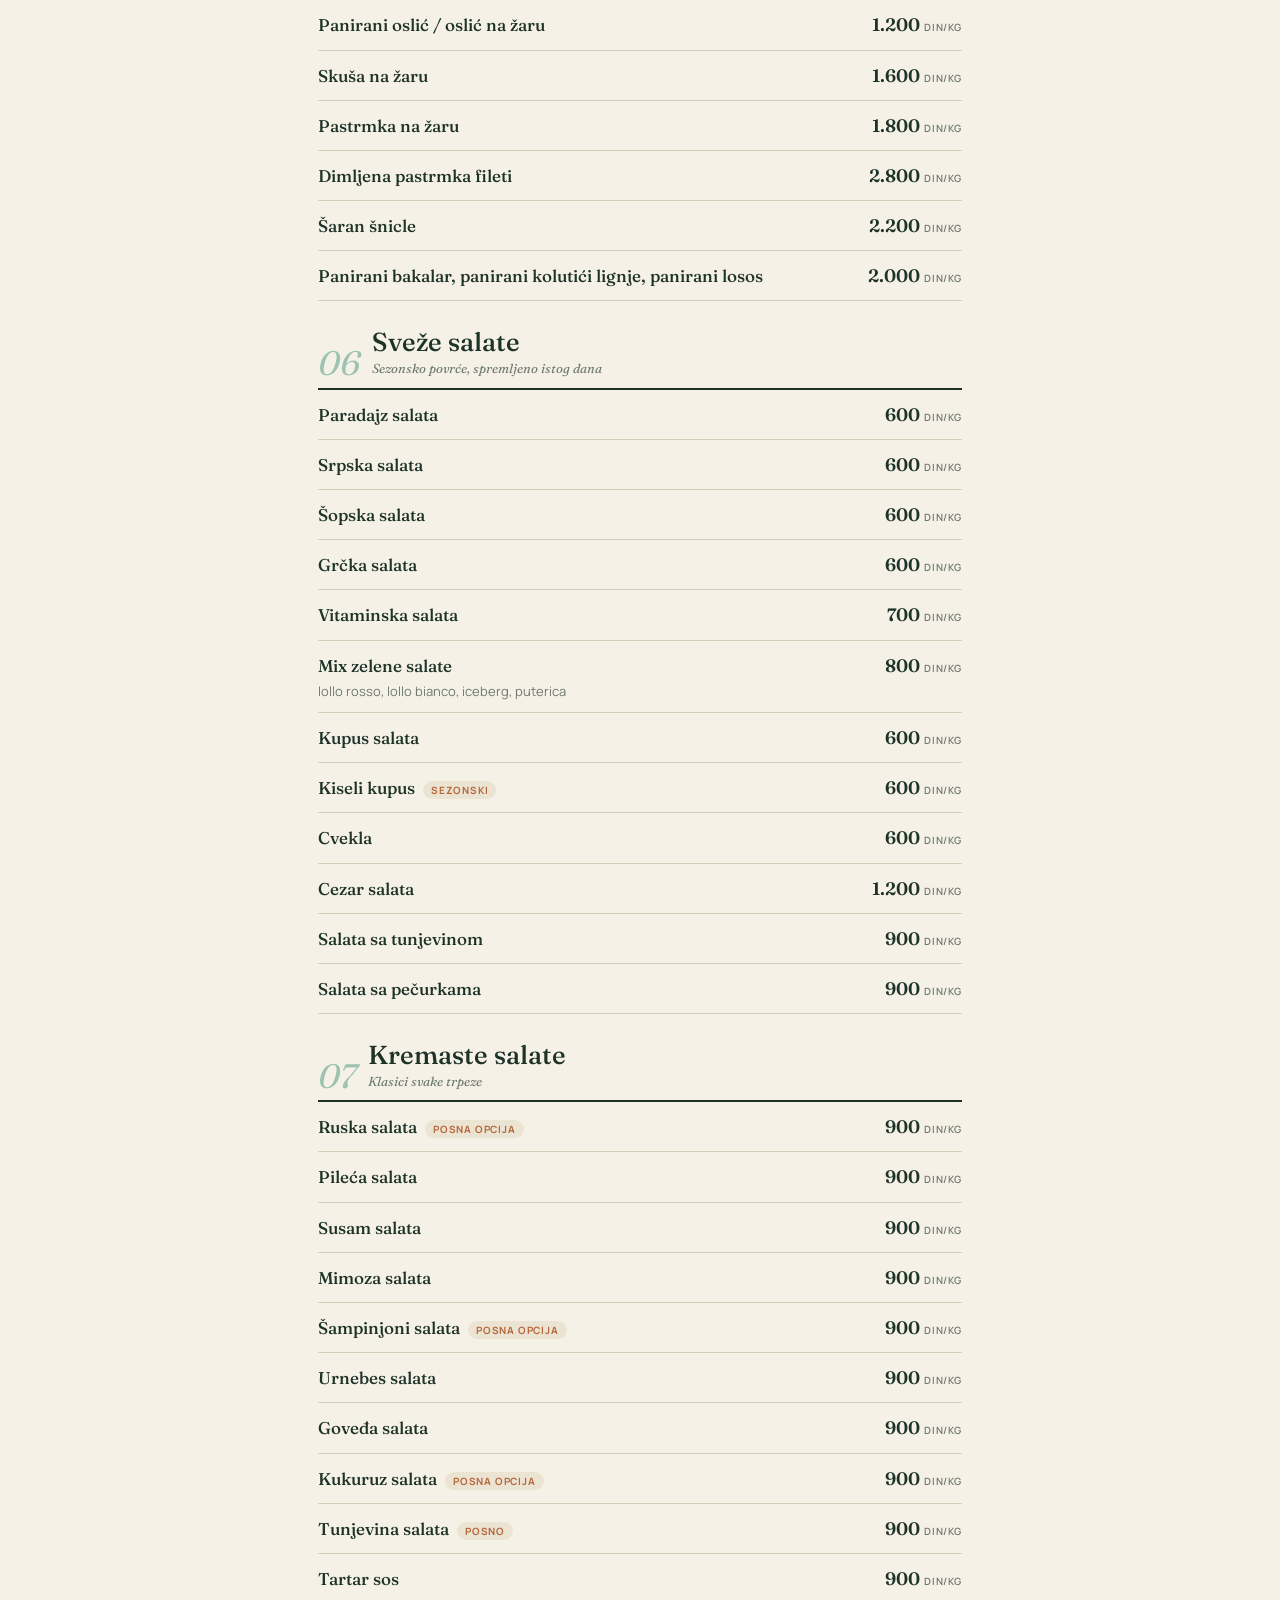
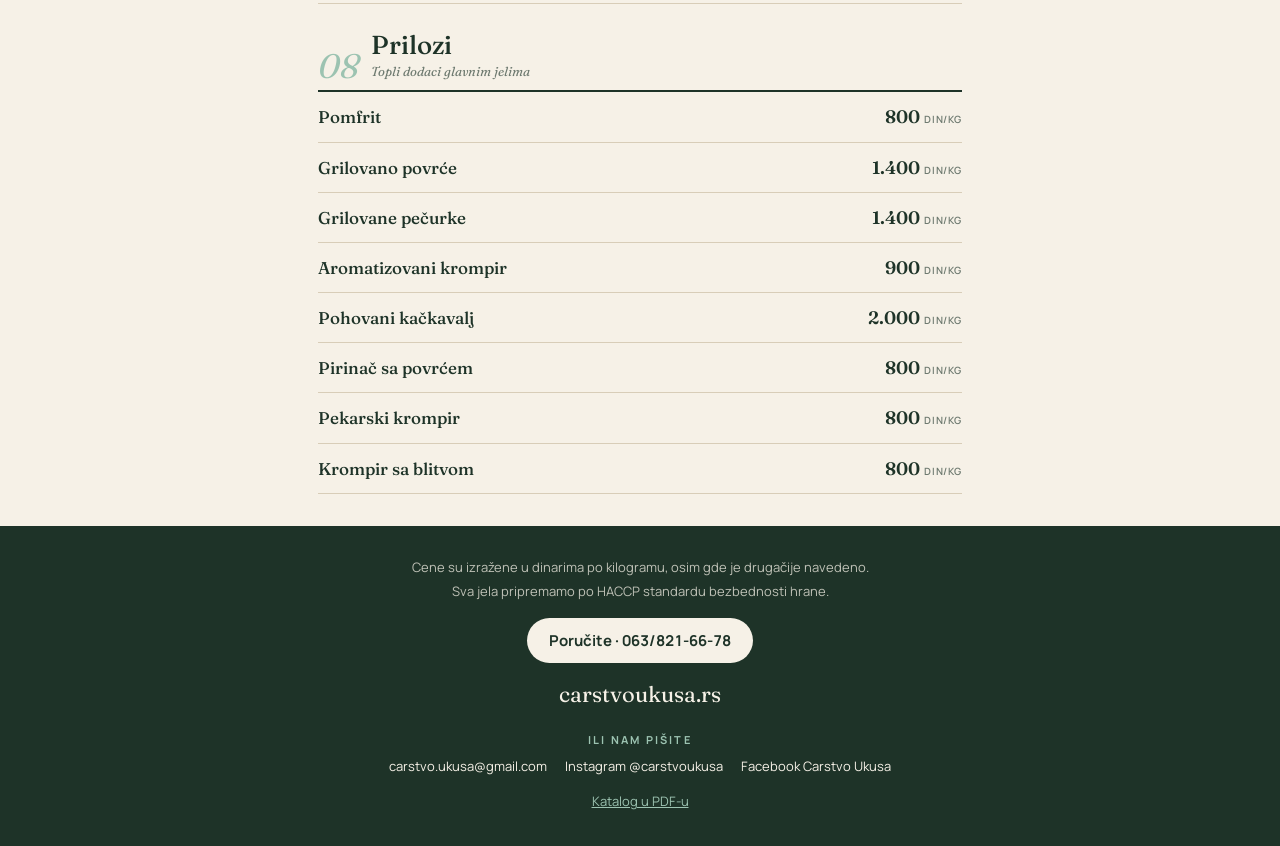
==== commit 8d12014a: "Meni 05: Panirani oslić / oslić na žaru (umesto orli) Co-Authored-By: Claude Fable 5.1 <noreply@anth" ====
--- a/docs/index.html
+++ b/docs/index.html
@@ -101,7 +101,7 @@
 <ul><li><div class="row"><span class="name">Roštilj standard</span><span class="price">1.800<small>din/kg</small></span></div><p class="desc">ćevapi, leskovački uštipci, rolovano belo meso, svinjski ražnjić, gurmanska kobasica, pileći file, batak na žaru</p></li><li><div class="row"><span class="name">Pileći ražnjići sa povrćem</span><span class="price">1.800<small>din/kg</small></span></div></li><li><div class="row"><span class="name">Dimljena vešalica</span><span class="price">2.000<small>din/kg</small></span></div></li><li><div class="row"><span class="name">Dimljeni vrat</span><span class="price">2.000<small>din/kg</small></span></div></li><li><div class="row"><span class="name">Dimljene butkice ispod sača</span><span class="price">1.800<small>din/kg</small></span></div></li><li><div class="row"><span class="name">Dimljeni batak</span><span class="price">1.900<small>din/kg</small></span></div></li><li><div class="row"><span class="name">Domaće kobasice, ćevapi, uštipci</span><span class="price">2.000<small>din/kg</small></span></div></li><li><div class="row"><span class="name">Svinjska rebra u BBQ sosu</span><span class="price">2.000<small>din/kg</small></span></div></li><li><div class="row"><span class="name">Medaljoni u sosu od pečuraka</span><span class="price">2.000<small>din/kg</small></span></div></li><li><div class="row"><span class="name">Piletina u sosu od kikirikija</span><span class="price">2.000<small>din/kg</small></span></div></li><li><div class="row"><span class="name">Piletina u gorgonzola sosu</span><span class="price">2.000<small>din/kg</small></span></div></li><li><div class="row"><span class="name">Karađorđeva šnicla</span><span class="price">2.000<small>din/kg</small></span></div></li><li><div class="row"><span class="name">Plava traka</span><span class="price">2.000<small>din/kg</small></span></div></li><li><div class="row"><span class="name">Bečka šnicla</span><span class="price">1.800<small>din/kg</small></span></div></li><li><div class="row"><span class="name">Pileći štapići u susamu</span><span class="price">1.800<small>din/kg</small></span></div></li></ul>
 </section><section id="s5">
 <header><span class="num">05</span><div><h2>Riblji specijalitet</h2><p>Sa žara i iz tiganja</p></div></header>
-<ul><li><div class="row"><span class="name">Oslić orli / oslić na žaru</span><span class="price">1.200<small>din/kg</small></span></div></li><li><div class="row"><span class="name">Skuša na žaru</span><span class="price">1.600<small>din/kg</small></span></div></li><li><div class="row"><span class="name">Pastrmka na žaru</span><span class="price">1.800<small>din/kg</small></span></div></li><li><div class="row"><span class="name">Dimljena pastrmka fileti</span><span class="price">2.800<small>din/kg</small></span></div></li><li><div class="row"><span class="name">Šaran šnicle</span><span class="price">2.200<small>din/kg</small></span></div></li><li><div class="row"><span class="name">Panirani bakalar, panirani kolutići lignje, panirani losos</span><span class="price">2.000<small>din/kg</small></span></div></li></ul>
+<ul><li><div class="row"><span class="name">Panirani oslić / oslić na žaru</span><span class="price">1.200<small>din/kg</small></span></div></li><li><div class="row"><span class="name">Skuša na žaru</span><span class="price">1.600<small>din/kg</small></span></div></li><li><div class="row"><span class="name">Pastrmka na žaru</span><span class="price">1.800<small>din/kg</small></span></div></li><li><div class="row"><span class="name">Dimljena pastrmka fileti</span><span class="price">2.800<small>din/kg</small></span></div></li><li><div class="row"><span class="name">Šaran šnicle</span><span class="price">2.200<small>din/kg</small></span></div></li><li><div class="row"><span class="name">Panirani bakalar, panirani kolutići lignje, panirani losos</span><span class="price">2.000<small>din/kg</small></span></div></li></ul>
 </section><section id="s6">
 <header><span class="num">06</span><div><h2>Sveže salate</h2><p>Sezonsko povrće, spremljeno istog dana</p></div></header>
 <ul><li><div class="row"><span class="name">Paradajz salata</span><span class="price">600<small>din/kg</small></span></div></li><li><div class="row"><span class="name">Srpska salata</span><span class="price">600<small>din/kg</small></span></div></li><li><div class="row"><span class="name">Šopska salata</span><span class="price">600<small>din/kg</small></span></div></li><li><div class="row"><span class="name">Grčka salata</span><span class="price">600<small>din/kg</small></span></div></li><li><div class="row"><span class="name">Vitaminska salata</span><span class="price">700<small>din/kg</small></span></div></li><li><div class="row"><span class="name">Mix zelene salate</span><span class="price">800<small>din/kg</small></span></div><p class="desc">lollo rosso, lollo bianco, iceberg, puterica</p></li><li><div class="row"><span class="name">Kupus salata</span><span class="price">600<small>din/kg</small></span></div></li><li><div class="row"><span class="name">Kiseli kupus<span class="tag">sezonski</span></span><span class="price">600<small>din/kg</small></span></div></li><li><div class="row"><span class="name">Cvekla</span><span class="price">600<small>din/kg</small></span></div></li><li><div class="row"><span class="name">Cezar salata</span><span class="price">1.200<small>din/kg</small></span></div></li><li><div class="row"><span class="name">Salata sa tunjevinom</span><span class="price">900<small>din/kg</small></span></div></li><li><div class="row"><span class="name">Salata sa pečurkama</span><span class="price">900<small>din/kg</small></span></div></li></ul>
